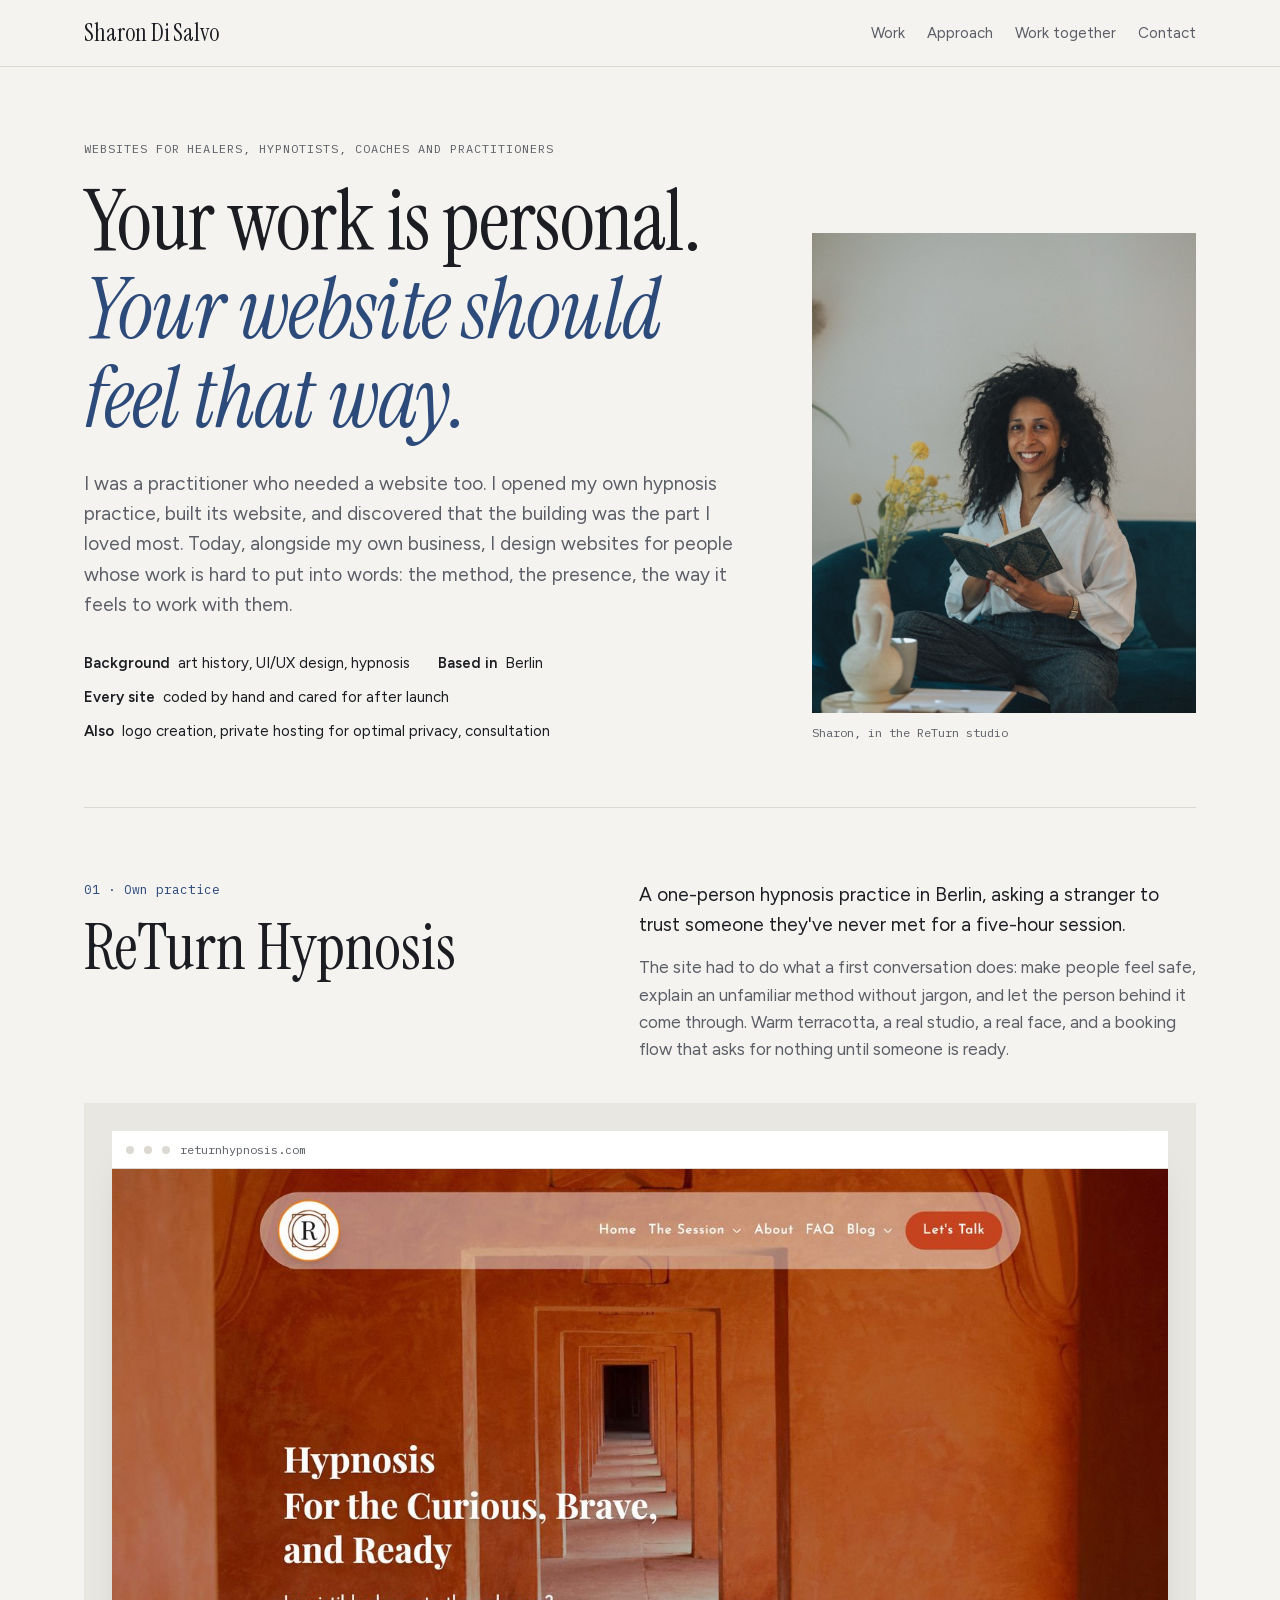
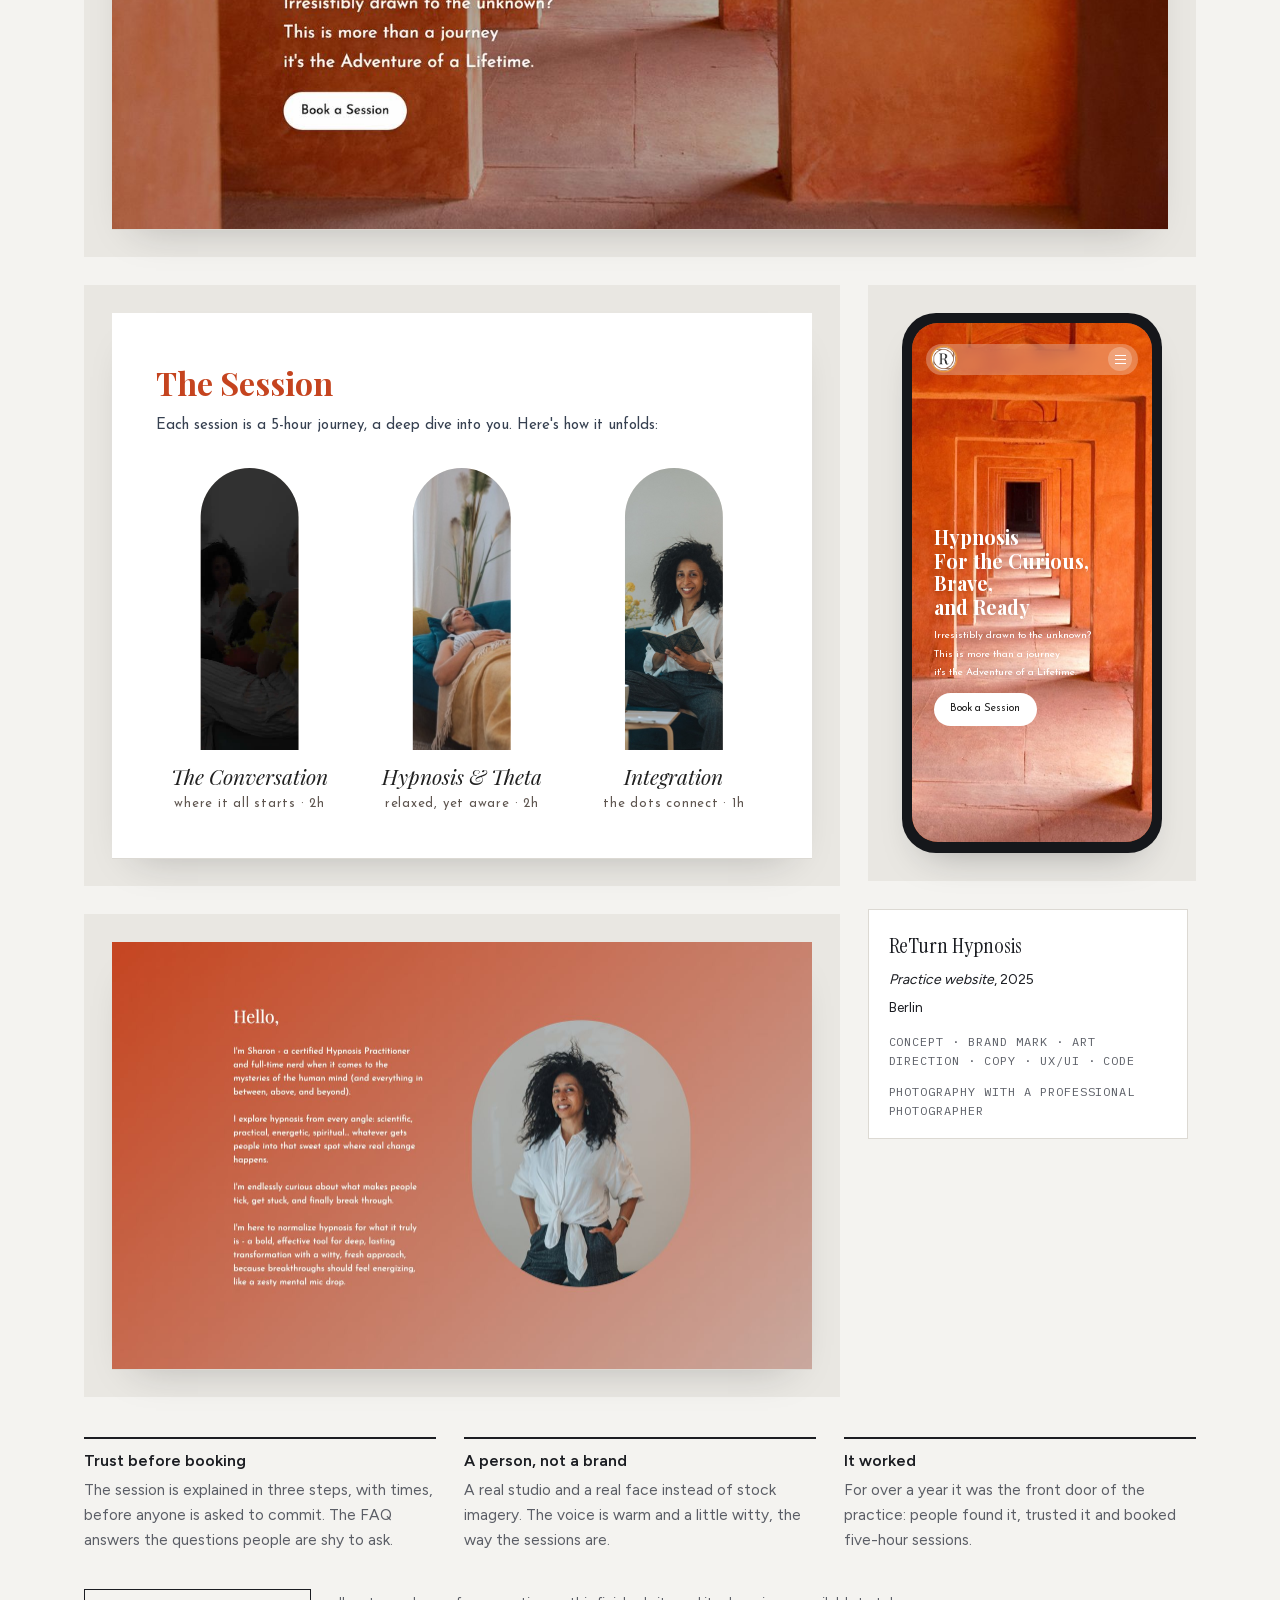
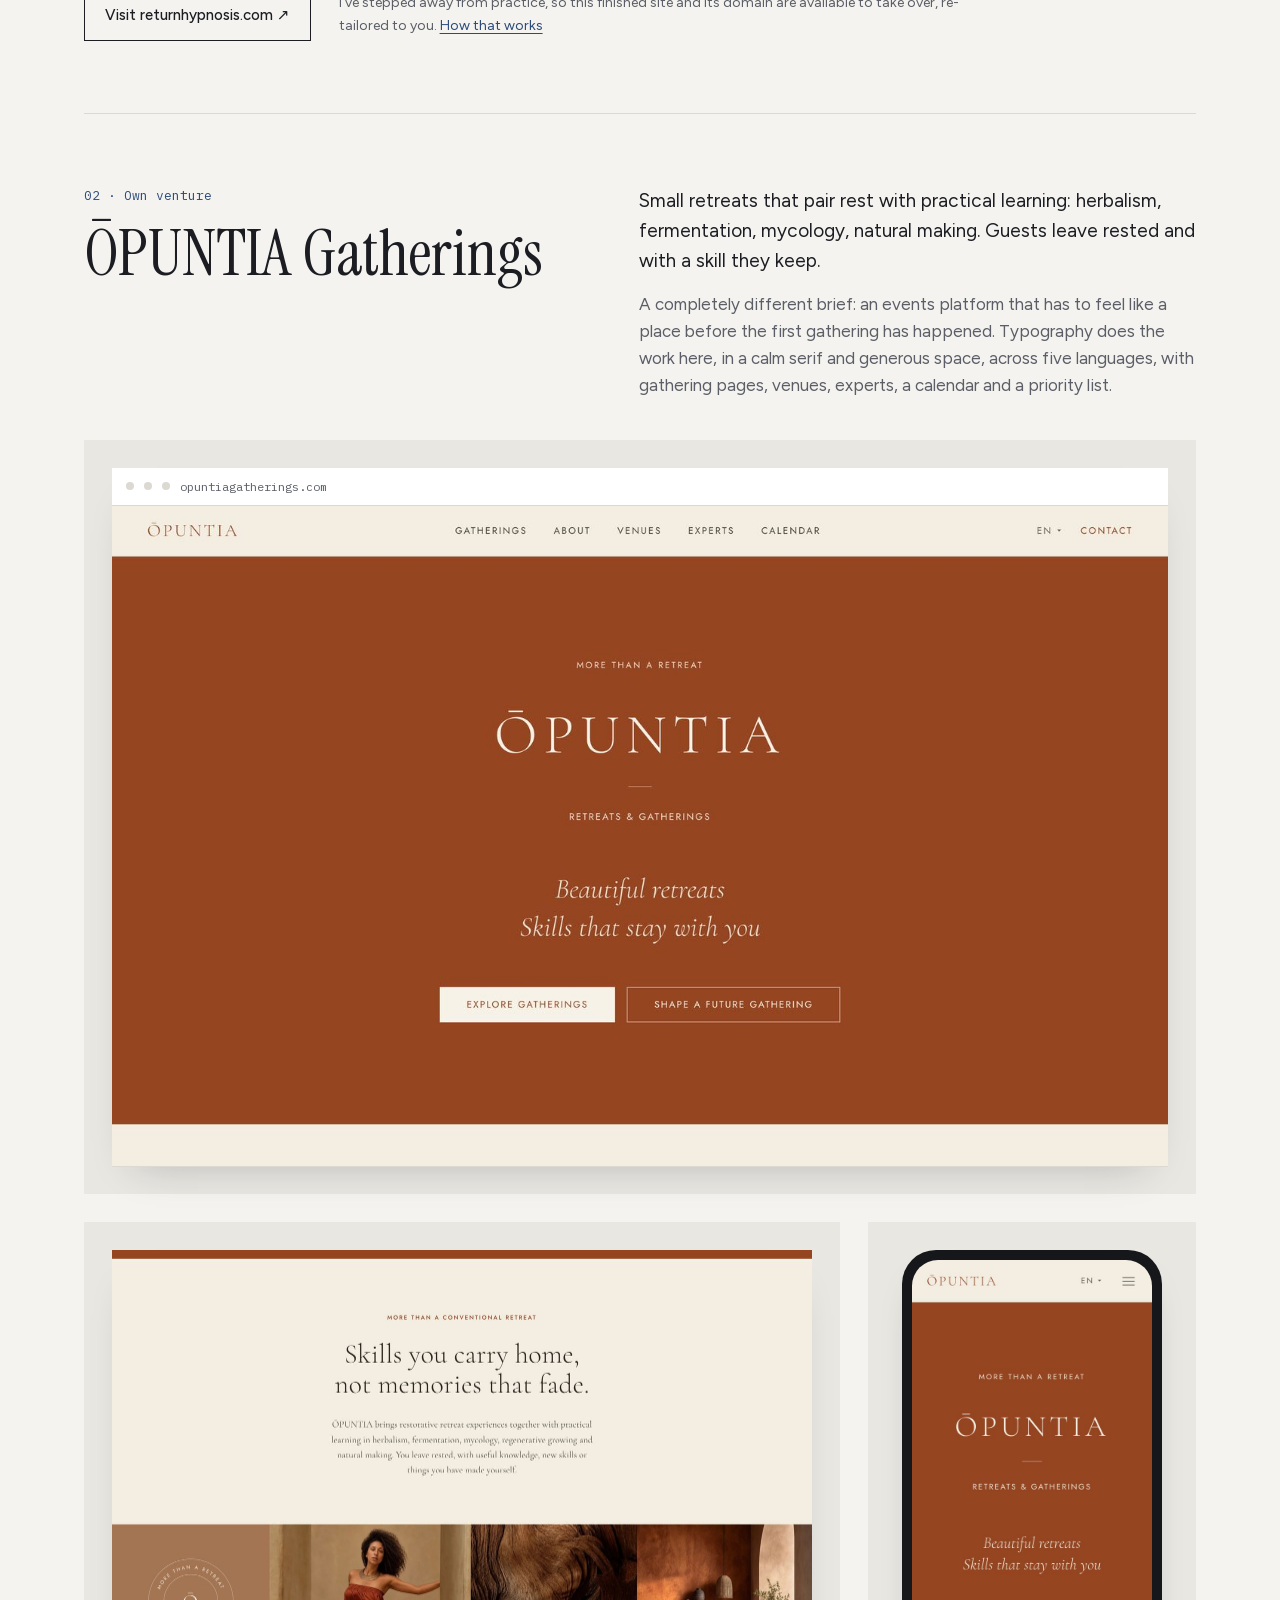
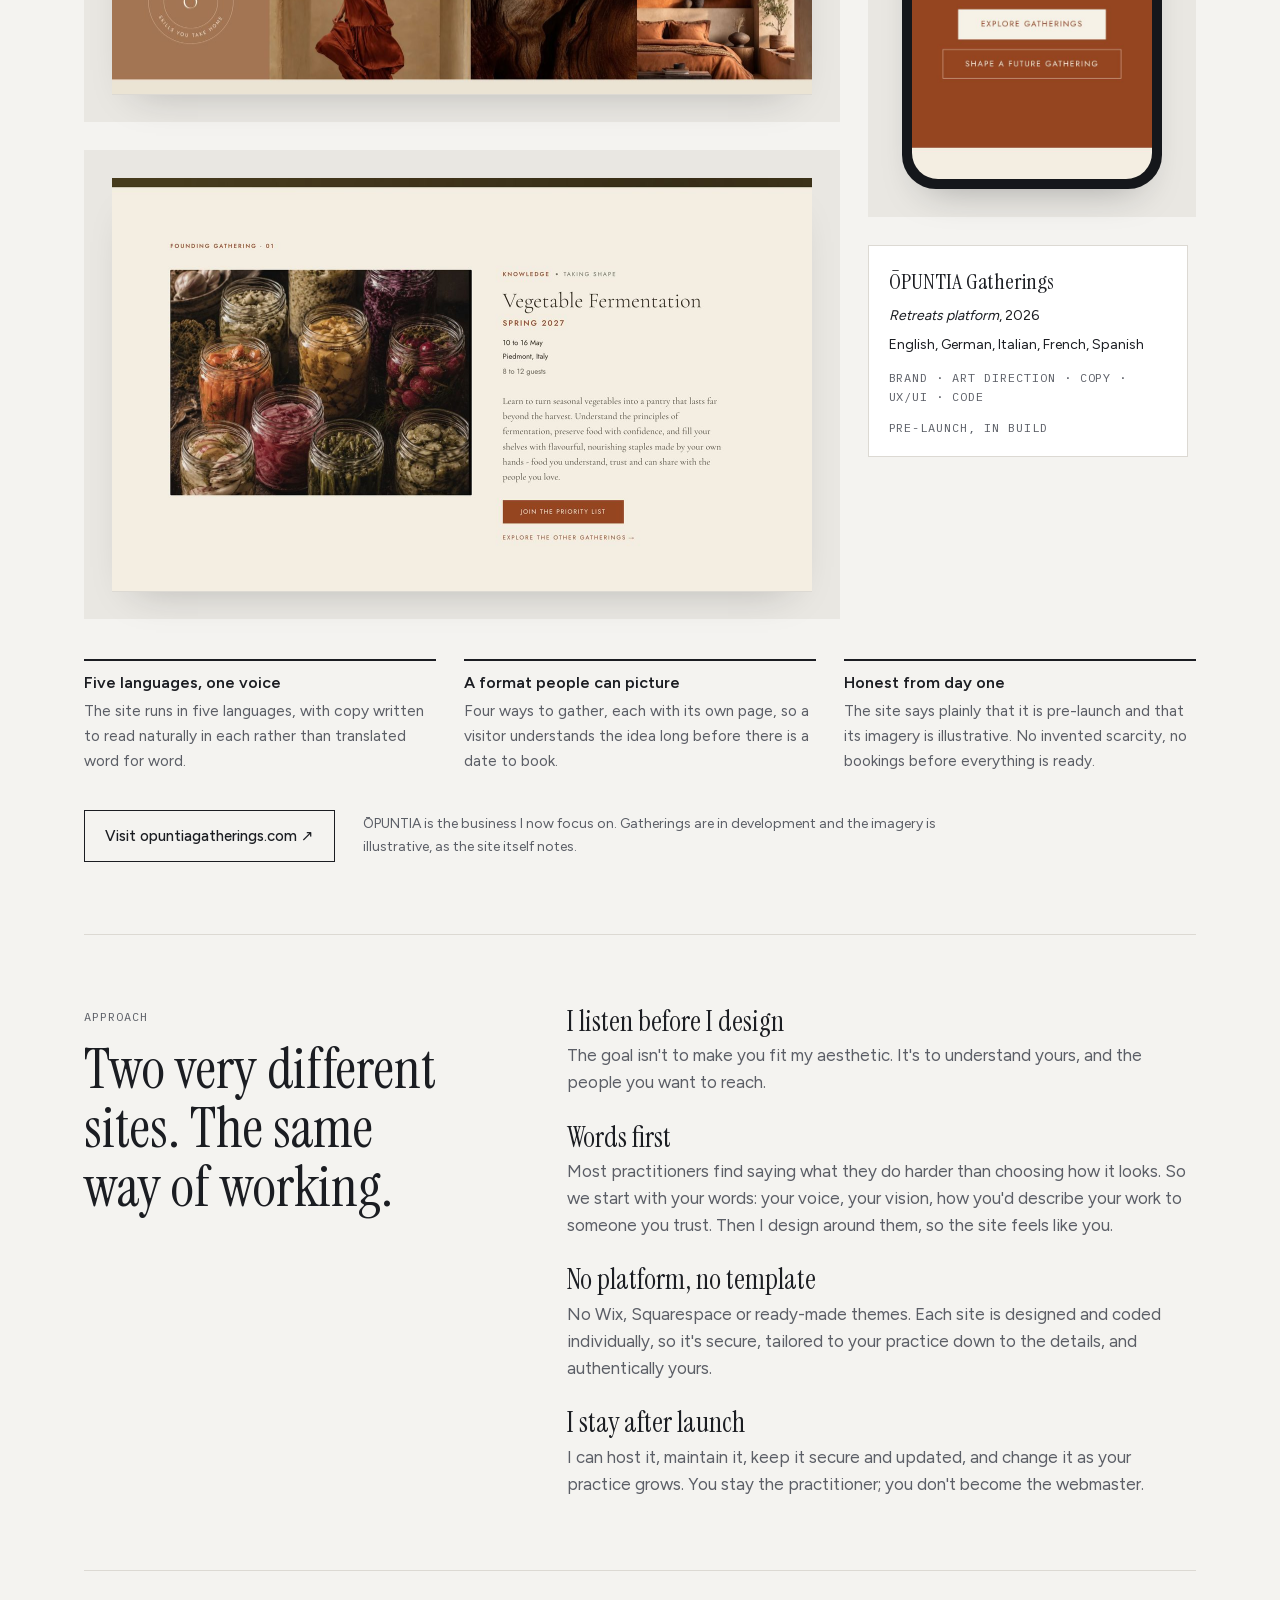
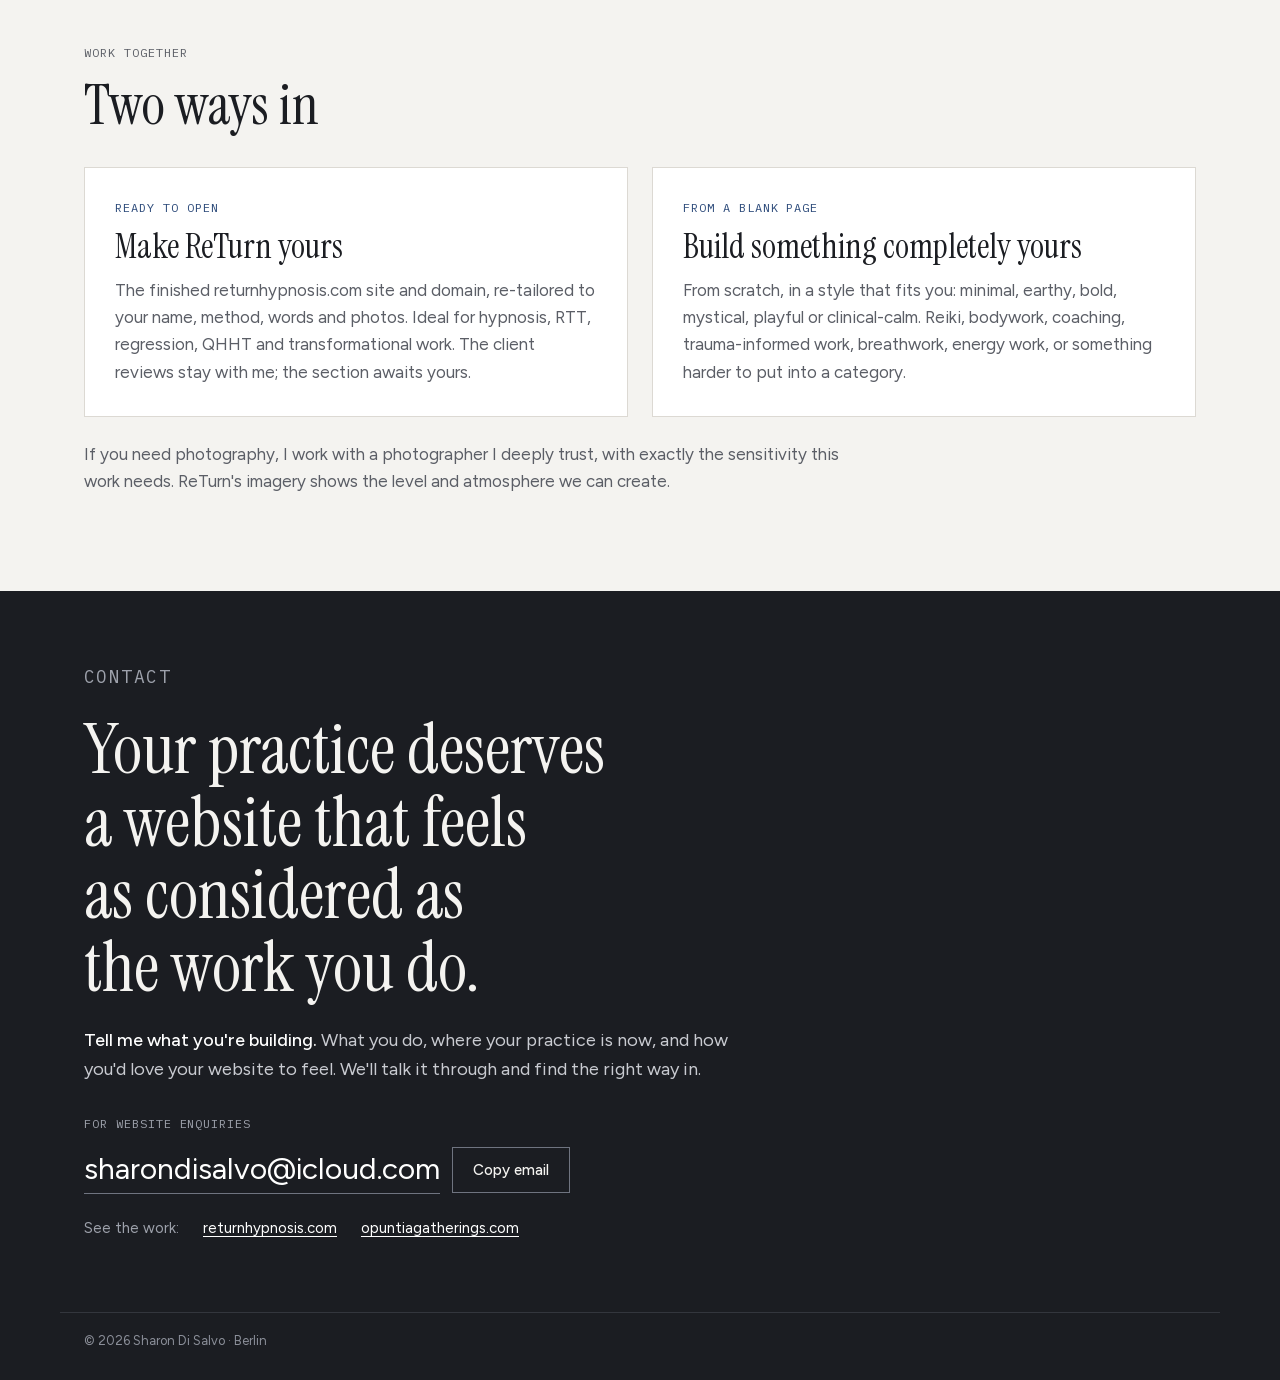
==== index.html @ 8acc9f45 "Portfolio: ReTurn Hypnosis and ŌPUNTIA Gatherings case studies Static one-page portfolio with self-h" ====
<!doctype html>
<html lang="en">
<head>
<meta charset="utf-8">
<meta name="viewport" content="width=device-width, initial-scale=1, viewport-fit=cover">
<title>Sharon Di Salvo</title>
<meta name="description" content="Websites for healers, hypnotists, coaches and practitioners. Designed around your practice, coded by hand, looked after once it's live.">
<link rel="stylesheet" href="fonts.css">
<style>
/* Layout: a gallery wall. Each project hangs as a wide plate with a museum label beside it; the frame stays cool and quiet so the two warm sites read as the work. */
:root{
  --wall:#f4f3f0; --paper:#ffffff; --ink:#1b1d22; --muted:#5b5e66;
  --accent:#2c4a7a; --line:#dcd9d3; --mat:#e9e7e2;
  --display:"Instrument Serif","Iowan Old Style",Georgia,serif;
  --body:"Figtree","Avenir Next","Segoe UI",system-ui,sans-serif;
  --mono:"IBM Plex Mono",ui-monospace,Menlo,monospace;
  color-scheme:light;
}
*{box-sizing:border-box}
html{scroll-behavior:smooth}
body{margin:0;background:var(--wall);color:var(--ink);font-family:var(--body);font-size:17px;line-height:1.6;-webkit-font-smoothing:antialiased}
img{max-width:100%;display:block}
a{color:var(--accent);text-underline-offset:3px}
a:focus-visible,button:focus-visible{outline:2px solid var(--accent);outline-offset:3px}
.wrap{max-width:1160px;margin:0 auto;padding-inline:24px}
h1,h2,h3{font-family:var(--display);font-weight:400;line-height:1.05;margin:0;text-wrap:balance}
.label{font-family:var(--mono);font-size:12px;letter-spacing:.08em;text-transform:uppercase;color:var(--muted)}
p{margin:0}

/* Top bar */
.top{position:sticky;top:0;z-index:5;background:color-mix(in srgb,var(--wall) 88%,transparent);backdrop-filter:blur(8px);border-bottom:1px solid var(--line)}
.top .wrap{display:flex;align-items:center;justify-content:space-between;gap:16px;padding-block:14px;padding-top:calc(14px + env(safe-area-inset-top,0px))}
.name{font-family:var(--display);font-size:24px;text-decoration:none;color:var(--ink)}
.top nav{display:flex;gap:22px;font-size:15px}
.top nav a{color:var(--muted);text-decoration:none}
.top nav a:hover{color:var(--ink)}

/* Intro */
.intro{display:grid;grid-template-columns:minmax(0,1.4fr) minmax(0,.8fr);gap:56px;align-items:end;padding-block:72px 64px}
.intro h1{font-size:clamp(46px,6.6vw,88px);letter-spacing:-.01em}
.intro h1 em{color:var(--accent)}
.intro .lede{font-size:19px;color:var(--muted);max-width:56ch;margin-top:26px}
.intro figure{margin:0;display:grid;gap:10px}
.intro figure img{aspect-ratio:4/5;object-fit:cover;object-position:50% 30%;width:100%}
.intro figcaption{font-family:var(--mono);font-size:12px;color:var(--muted)}
.facts{display:flex;flex-wrap:wrap;gap:10px 28px;margin-top:30px;font-size:15px}
.facts span{display:flex;gap:8px;align-items:baseline}
.facts b{font-weight:600}

/* Case study */
.case{border-top:1px solid var(--line);padding-block:72px}
.case-head{display:grid;grid-template-columns:minmax(0,1fr) minmax(0,1.1fr);gap:48px;align-items:start;margin-bottom:40px}
.case-head h2{font-size:clamp(40px,5vw,64px)}
.case-head .num{font-family:var(--mono);font-size:13px;color:var(--accent);display:block;margin-bottom:14px}
.case-head .brief{font-size:19px;max-width:54ch}
.case-head .brief+p{color:var(--muted);margin-top:14px;max-width:58ch}
.plate{background:var(--mat);padding:clamp(12px,2.4vw,28px)}
.browser{background:var(--paper);box-shadow:0 1px 0 var(--line),0 20px 40px -24px rgba(27,29,34,.28)}
.browser .bar{display:flex;align-items:center;gap:10px;padding:9px 14px;border-bottom:1px solid var(--line);font-family:var(--mono);font-size:12px;color:var(--muted)}
.browser .bar i{width:8px;height:8px;border-radius:50%;background:var(--line);display:inline-block}
.hang{display:grid;grid-template-columns:minmax(0,2.3fr) minmax(0,1fr);gap:clamp(16px,2.4vw,28px);margin-top:clamp(16px,2.4vw,28px);align-items:start}
.stack{display:grid;gap:clamp(16px,2.4vw,28px)}
.phone{background:#15171b;border-radius:34px;padding:10px;box-shadow:0 20px 40px -24px rgba(27,29,34,.4);max-width:260px;margin-inline:auto;width:100%}
.phone img{border-radius:26px;aspect-ratio:390/844;object-fit:cover;object-position:top;width:100%}
.tombstone{background:var(--paper);border:1px solid var(--line);padding:18px 20px;display:grid;gap:6px;font-size:14px;max-width:320px}
.tombstone strong{font-family:var(--display);font-size:22px;font-weight:400}
.tombstone em{font-style:italic}
.tombstone .label{margin-top:6px}
.notes{display:grid;grid-template-columns:repeat(3,minmax(0,1fr));gap:28px;margin-top:40px}
.notes div{display:grid;gap:8px;align-content:start;border-top:2px solid var(--ink);padding-top:14px}
.notes h3{font-family:var(--body);font-weight:600;font-size:16px}
.notes p{color:var(--muted);font-size:15.5px}
.case-foot{display:flex;flex-wrap:wrap;gap:12px 28px;align-items:center;margin-top:36px}
.btn{display:inline-flex;align-items:center;gap:10px;padding:13px 20px;border:1px solid var(--ink);color:var(--ink);text-decoration:none;font-weight:500;font-size:15px;background:transparent;cursor:pointer;font-family:var(--body)}
.btn:hover{background:var(--ink);color:var(--wall)}
.btn.solid{background:var(--accent);border-color:var(--accent);color:#fff}
.btn.solid:hover{background:var(--ink);border-color:var(--ink)}
.aside{font-size:14px;color:var(--muted);max-width:62ch}

/* Approach */
.approach{border-top:1px solid var(--line);padding-block:72px;display:grid;grid-template-columns:minmax(0,.9fr) minmax(0,1.3fr);gap:48px}
.approach h2{font-size:clamp(38px,4.6vw,56px)}
.principles{list-style:none;margin:0;padding:0;display:grid;gap:26px}
.principles li{display:grid;grid-template-columns:minmax(0,1fr);gap:6px}
.principles h3{font-family:var(--display);font-size:28px}
.principles p{color:var(--muted);max-width:60ch}

/* Paths */
.paths{border-top:1px solid var(--line);padding-block:72px}
.paths h2{font-size:clamp(38px,4.6vw,56px);margin-bottom:32px}
.two{display:grid;grid-template-columns:repeat(2,minmax(0,1fr));gap:24px}
.path{background:var(--paper);border:1px solid var(--line);padding:30px;display:grid;gap:12px;align-content:start}
.path h3{font-size:34px}
.path p{color:var(--muted)}
.path .label{color:var(--accent)}
.photo{margin-top:24px;color:var(--muted);max-width:70ch}

/* Contact */
.contact{background:var(--ink);color:var(--wall);margin-top:24px}
.contact .wrap{padding-block:72px;display:grid;gap:22px}
.contact h2{font-size:clamp(40px,5.4vw,72px);max-width:18ch}
.contact p{color:#c9cbd1;max-width:60ch;font-size:18px}
.mailrow{display:flex;flex-wrap:wrap;gap:12px;align-items:center;margin-top:8px}
.mailrow .label{color:#9da1ab;width:100%}
.mail{font-family:var(--body);font-size:clamp(20px,3vw,30px);color:#fff;text-decoration:none;border-bottom:1px solid #6f7480;user-select:all}
.mail:hover{border-color:#fff}
.contact .btn{border-color:#6f7480;color:var(--wall)}
.contact .btn:hover{background:var(--wall);color:var(--ink)}
.contact .links{display:flex;flex-wrap:wrap;gap:8px 24px;font-size:15px;color:#9da1ab}
.contact .links a{color:#fff}
footer{background:var(--ink);color:#8b8f99;font-size:13px}
footer .wrap{padding-block:18px 28px;padding-bottom:calc(28px + env(safe-area-inset-bottom,0px));border-top:1px solid #33363d}



/* Live rebuild of ReTurn's session section as doorways: narrow arches at rest, the one you hover opens wide */
.rt-session{background:#fff;padding:clamp(20px,3.4vw,44px);font-family:"Josefin Sans","Avenir Next",sans-serif;color:#212121}
.rt-session h4{font-family:"Playfair Display",Georgia,serif;font-weight:700;color:#c5441f;font-size:clamp(22px,2.6vw,32px);margin:0}
.rt-sub{font-size:15px;margin-top:6px;color:#374151}
.rt-steps{display:grid;grid-template-columns:repeat(3,minmax(0,1fr));gap:clamp(10px,2vw,24px);margin-top:clamp(18px,2.6vw,30px);align-items:start}
.rt-step{margin:0;display:grid;gap:10px;text-align:center;outline:none}
.rt-door{aspect-ratio:2/3;overflow:hidden;background:#eee7df;clip-path:inset(0 24% 0 24% round 999px 999px 0 0);transition:clip-path .9s cubic-bezier(.2,.7,.2,1)}
.rt-door img,.rt-door video{width:100%;height:100%;object-fit:cover;display:block;transform:scale(1.06);transition:transform 1.2s cubic-bezier(.2,.7,.2,1)}
.rt-step:hover .rt-door,.rt-step:focus-visible .rt-door{clip-path:inset(0 4% 0 4% round 999px 999px 0 0)}
.rt-step:hover .rt-door img,.rt-step:hover .rt-door video,.rt-step:focus-visible .rt-door img{transform:scale(1)}
.rt-step figcaption b{display:block;font-family:"Playfair Display",Georgia,serif;font-style:italic;font-weight:400;font-size:clamp(16px,1.8vw,21px);color:#212121}
.rt-step figcaption span{display:block;font-size:13px;letter-spacing:.06em;color:#5f5650}
.rt-step:focus-visible figcaption b{text-decoration:underline;text-underline-offset:4px}
/* entrance: from a thin slit to the resting doorway, one after another (only when the section starts below the fold) */
.rt-session.closed .rt-door{clip-path:inset(0 49.5% 0 49.5% round 999px 999px 0 0)}
.rt-session.closed figcaption{opacity:0;transform:translateY(6px)}
.rt-session.opening .rt-door{transition-duration:1.3s;transition-delay:calc(var(--i)*.22s)}
.rt-step figcaption{transition:opacity .8s ease calc(var(--i)*.22s + .6s),transform .8s ease calc(var(--i)*.22s + .6s)}
@media (hover:none){.rt-door{clip-path:inset(0 12% 0 12% round 999px 999px 0 0)}}
@media (max-width:560px){.rt-steps{gap:8px}.rt-step figcaption span{font-size:11px}}
@media (prefers-reduced-motion:reduce){.rt-door,.rt-door img,.rt-door video,.rt-step figcaption{transition:none!important}}

/* Live phone: ReTurn's hero, rebuilt in HTML */
.rt-phone{position:relative;border-radius:26px;overflow:hidden;aspect-ratio:390/844;container-type:inline-size;background:#b3502c;color:#fff}
.rt-bg{position:absolute;inset:0;width:100%;height:100%;object-fit:cover;object-position:50% 50%}
.rt-nav{position:absolute;left:6%;right:6%;top:4%;height:13cqw;border-radius:99px;background:rgba(255,255,255,.28);backdrop-filter:blur(6px);display:flex;align-items:center;justify-content:space-between;padding-inline:2.2cqw}
.rt-nav img{width:10cqw;height:10cqw;border-radius:50%;background:#fff;box-shadow:0 0 0 .6cqw #e8913a}
.rt-burger{width:10cqw;height:10cqw;border-radius:50%;background:rgba(255,255,255,.25);display:grid;place-content:center;gap:1.2cqw}
.rt-burger i{display:block;width:4.6cqw;height:.45cqw;background:#fff}
.rt-copy{position:absolute;left:9%;right:7%;top:39%;display:grid;gap:1cqw;text-shadow:0 1px 8px rgba(0,0,0,.25)}
.rt-h{font-family:"Playfair Display",Georgia,serif;font-weight:700;font-size:8.2cqw;line-height:1.12;margin:0}
.rt-h+.rt-s{margin-top:3cqw}
.rt-s{font-family:"Josefin Sans","Avenir Next",sans-serif;font-size:4.2cqw;line-height:1.6;margin:0}
.rt-btn{justify-self:start;margin-top:4cqw;background:#fff;color:#212121;font-family:"Josefin Sans",sans-serif;font-size:4.4cqw;padding:3.4cqw 7cqw;border-radius:99px;text-shadow:none}


.no-tr,.no-tr *{transition:none!important}
@media (max-width:860px){
  .top nav{display:none}
  .intro,.case-head,.approach,.two,.hang{grid-template-columns:minmax(0,1fr)}
  .intro{padding-block:48px;gap:32px}
  .intro figure{max-width:320px}
  .notes{grid-template-columns:minmax(0,1fr)}
  .tombstone{max-width:none}
  .phone{max-width:220px}
}
@media (prefers-reduced-motion:reduce){html{scroll-behavior:auto}}
</style>
</head>
<body>

<header class="top">
  <div class="wrap">
    <a class="name" href="#top">Sharon Di Salvo</a>
    <nav aria-label="Sections"><a href="#work">Work</a><a href="#approach">Approach</a><a href="#together">Work together</a><a href="#contact">Contact</a></nav>
  </div>
</header>

<main id="top">
  <div class="wrap">
    <section class="intro">
      <div>
        <p class="label">Websites for healers, hypnotists, coaches and practitioners</p>
        <h1 style="margin-top:18px">Your work is personal. <em>Your website should feel that way.</em></h1>
        <p class="lede">I was a practitioner who needed a website too. I opened my own hypnosis practice, built its website, and discovered that the building was the part I loved most. Today, alongside my own business, I design websites for people whose work is hard to put into words: the method, the presence, the way it feels to work with them.</p>
        <div class="facts">
          <span><b>Background</b> art history, UI/UX design, hypnosis</span>
          <span><b>Based in</b> Berlin</span>
          <span><b>Every site</b> coded by hand and cared for after launch</span>
          <span><b>Also</b> logo creation, private hosting for optimal privacy, consultation</span>
        </div>
      </div>
      <figure>
        <img src="media/sharon.jpg" alt="Sharon Di Salvo sitting on a teal sofa with a notebook, smiling">
        <figcaption>Sharon, in the ReTurn studio</figcaption>
      </figure>
    </section>
  </div>

  <div class="wrap" id="work">
    <!-- Case 01 -->
    <article class="case" aria-labelledby="c1">
      <div class="case-head">
        <div>
          <span class="num">01 · Own practice</span>
          <h2 id="c1">ReTurn Hypnosis</h2>
        </div>
        <div>
          <p class="brief">A one-person hypnosis practice in Berlin, asking a stranger to trust someone they've never met for a five-hour session.</p>
          <p>The site had to do what a first conversation does: make people feel safe, explain an unfamiliar method without jargon, and let the person behind it come through. Warm terracotta, a real studio, a real face, and a booking flow that asks for nothing until someone is ready.</p>
        </div>
      </div>

      <div class="plate">
        <div class="browser"><div class="bar"><i></i><i></i><i></i>returnhypnosis.com</div>
          <img src="media/return-hero.jpg" alt="ReTurn homepage: a corridor of terracotta doorways behind the headline Hypnosis for the Curious, Brave, and Ready" loading="lazy">
        </div>
      </div>
      <div class="hang">
        <div class="stack">
          <div class="plate"><div class="browser">
            <section class="rt-session" aria-label="ReTurn's session section, rebuilt live">
              <h4>The Session</h4>
              <p class="rt-sub">Each session is a 5-hour journey, a deep dive into you. Here's how it unfolds:</p>
              <div class="rt-steps">
                <figure class="rt-step" tabindex="0" style="--i:0"><div class="rt-door"><video src="media/studio.webm" poster="media/studio-poster.jpg" autoplay muted loop playsinline aria-label="The opening conversation on a teal sofa"></video></div><figcaption><b>The Conversation</b><span>where it all starts · 2h</span></figcaption></figure>
                <figure class="rt-step" tabindex="0" style="--i:1"><div class="rt-door"><img src="media/session-2.jpg" alt="A client resting under a yellow blanket during hypnosis" loading="lazy" style="object-position:62% 50%"></div><figcaption><b>Hypnosis &amp; Theta</b><span>relaxed, yet aware · 2h</span></figcaption></figure>
                <figure class="rt-step" tabindex="0" style="--i:2"><div class="rt-door"><img src="media/session-3.jpg" alt="Sharon smiling with a notebook after the session" loading="lazy" style="object-position:50% 38%"></div><figcaption><b>Integration</b><span>the dots connect · 1h</span></figcaption></figure>
              </div>
            </section>
          </div></div>
          <div class="plate"><div class="browser"><img src="media/return-about.jpg" alt="About section on an orange gradient with a portrait in an arched frame" loading="lazy"></div></div>
        </div>
        <div class="stack">
          <div class="plate"><div class="phone"><div class="rt-phone" role="img" aria-label="ReTurn homepage on a phone">
            <img class="rt-bg" src="media/return-corridor.jpg" alt="" loading="lazy">
            <div class="rt-nav"><img src="media/return-logo.png" alt=""><span class="rt-burger"><i></i><i></i><i></i></span></div>
            <div class="rt-copy">
              <p class="rt-h rt-words">Hypnosis</p>
              <p class="rt-h rt-words">For the Curious, Brave,</p>
              <p class="rt-h rt-words">and Ready</p>
              <p class="rt-s rt-words">Irresistibly drawn to the unknown?</p>
              <p class="rt-s rt-words">This is more than a journey</p>
              <p class="rt-s rt-words">it's the Adventure of a Lifetime.</p>
              <span class="rt-btn">Book a Session</span>
            </div>
          </div></div></div>
          <div class="tombstone">
            <strong>ReTurn Hypnosis</strong>
            <span><em>Practice website</em>, 2025</span>
            <span>Berlin</span>
            <span class="label">Concept · brand mark · art direction · copy · UX/UI · code</span>
            <span class="label">Photography with a professional photographer</span>
          </div>
        </div>
      </div>

      <div class="notes">
        <div><h3>Trust before booking</h3><p>The session is explained in three steps, with times, before anyone is asked to commit. The FAQ answers the questions people are shy to ask.</p></div>
        <div><h3>A person, not a brand</h3><p>A real studio and a real face instead of stock imagery. The voice is warm and a little witty, the way the sessions are.</p></div>
        <div><h3>It worked</h3><p>For over a year it was the front door of the practice: people found it, trusted it and booked five-hour sessions.</p></div>
      </div>
      <div class="case-foot">
        <a class="btn" href="https://returnhypnosis.com" target="_blank" rel="noopener">Visit returnhypnosis.com ↗</a>
        <p class="aside">I've stepped away from practice, so this finished site and its domain are available to take over, re-tailored to you. <a href="#together">How that works</a></p>
      </div>
    </article>

    <!-- Case 02 -->
    <article class="case" aria-labelledby="c2">
      <div class="case-head">
        <div>
          <span class="num">02 · Own venture</span>
          <h2 id="c2">ŌPUNTIA Gatherings</h2>
        </div>
        <div>
          <p class="brief">Small retreats that pair rest with practical learning: herbalism, fermentation, mycology, natural making. Guests leave rested and with a skill they keep.</p>
          <p>A completely different brief: an events platform that has to feel like a place before the first gathering has happened. Typography does the work here, in a calm serif and generous space, across five languages, with gathering pages, venues, experts, a calendar and a priority list.</p>
        </div>
      </div>

      <div class="plate">
        <div class="browser"><div class="bar"><i></i><i></i><i></i>opuntiagatherings.com</div>
          <img src="media/opuntia-hero.jpg" alt="ŌPUNTIA homepage: the wordmark on a rust background with the line Beautiful retreats, Skills that stay with you" loading="lazy">
        </div>
      </div>
      <div class="hang">
        <div class="stack">
          <div class="plate"><div class="browser"><img src="media/opuntia-intro.jpg" alt="Intro section: Skills you carry home, not memories that fade, above a strip of warm images" loading="lazy"></div></div>
          <div class="plate"><div class="browser"><img src="media/opuntia-gathering.jpg" alt="A gathering page: Vegetable Fermentation, spring 2027 in Piedmont, with a priority list button" loading="lazy"></div></div>
        </div>
        <div class="stack">
          <div class="plate"><div class="phone"><img src="media/opuntia-mobile.jpg" alt="ŌPUNTIA homepage on a phone" loading="lazy"></div></div>
          <div class="tombstone">
            <strong>ŌPUNTIA Gatherings</strong>
            <span><em>Retreats platform</em>, 2026</span>
            <span>English, German, Italian, French, Spanish</span>
            <span class="label">Brand · art direction · copy · UX/UI · code</span>
            <span class="label">Pre-launch, in build</span>
          </div>
        </div>
      </div>

      <div class="notes">
        <div><h3>Five languages, one voice</h3><p>The site runs in five languages, with copy written to read naturally in each rather than translated word for word.</p></div>
        <div><h3>A format people can picture</h3><p>Four ways to gather, each with its own page, so a visitor understands the idea long before there is a date to book.</p></div>
        <div><h3>Honest from day one</h3><p>The site says plainly that it is pre-launch and that its imagery is illustrative. No invented scarcity, no bookings before everything is ready.</p></div>
      </div>
      <div class="case-foot">
        <a class="btn" href="https://opuntiagatherings.com" target="_blank" rel="noopener">Visit opuntiagatherings.com ↗</a>
        <p class="aside">ŌPUNTIA is the business I now focus on. Gatherings are in development and the imagery is illustrative, as the site itself notes.</p>
      </div>
    </article>
  </div>

  <div class="wrap">
    <section class="approach" id="approach" aria-labelledby="ap">
      <div>
        <p class="label">Approach</p>
        <h2 id="ap" style="margin-top:14px">Two very different sites. The same way of working.</h2>
      </div>
      <ul class="principles">
        <li><h3>I listen before I design</h3><p>The goal isn't to make you fit my aesthetic. It's to understand yours, and the people you want to reach.</p></li>
        <li><h3>Words first</h3><p>Most practitioners find saying what they do harder than choosing how it looks. So we start with your words: your voice, your vision, how you'd describe your work to someone you trust. Then I design around them, so the site feels like you.</p></li>
        <li><h3>No platform, no template</h3><p>No Wix, Squarespace or ready-made themes. Each site is designed and coded individually, so it's secure, tailored to your practice down to the details, and authentically yours.</p></li>
        <li><h3>I stay after launch</h3><p>I can host it, maintain it, keep it secure and updated, and change it as your practice grows. You stay the practitioner; you don't become the webmaster.</p></li>
      </ul>
    </section>

    <section class="paths" id="together" aria-labelledby="pt">
      <p class="label">Work together</p>
      <h2 id="pt" style="margin-top:14px">Two ways in</h2>
      <div class="two">
        <div class="path">
          <span class="label">Ready to open</span>
          <h3>Make ReTurn yours</h3>
          <p>The finished returnhypnosis.com site and domain, re-tailored to your name, method, words and photos. Ideal for hypnosis, RTT, regression, QHHT and transformational work. The client reviews stay with me; the section awaits yours.</p>
        </div>
        <div class="path">
          <span class="label">From a blank page</span>
          <h3>Build something completely yours</h3>
          <p>From scratch, in a style that fits you: minimal, earthy, bold, mystical, playful or clinical-calm. Reiki, bodywork, coaching, trauma-informed work, breathwork, energy work, or something harder to put into a category.</p>
        </div>
      </div>
      <p class="photo">If you need photography, I work with a photographer I deeply trust, with exactly the sensitivity this work needs. ReTurn's imagery shows the level and atmosphere we can create.</p>
    </section>
  </div>

  <section class="contact" id="contact" aria-labelledby="ct">
    <div class="wrap">
      <p class="label" style="color:#9da1ab">Contact</p>
      <h2 id="ct">Your practice deserves a website that feels as considered as the work you do.</h2>
      <p><strong style="color:#fff;font-weight:500">Tell me what you're building.</strong> What you do, where your practice is now, and how you'd love your website to feel. We'll talk it through and find the right way in.</p>
      <div class="mailrow">
        <span class="label">For website enquiries</span>
        <a class="mail" id="mail" href="mailto:sharondisalvo@icloud.com">sharondisalvo@icloud.com</a>
        <button class="btn" type="button" id="copy-mail">Copy email</button>
      </div>
      <div class="links"><span>See the work:</span><a href="https://returnhypnosis.com" target="_blank" rel="noopener">returnhypnosis.com</a><a href="https://opuntiagatherings.com" target="_blank" rel="noopener">opuntiagatherings.com</a></div>
    </div>
  </section>
</main>

<footer><div class="wrap">© 2026 Sharon Di Salvo · Berlin</div></footer>

<script>
(function(){
  var b=document.getElementById('copy-mail'); if(!b) return;
  b.addEventListener('click',function(){
    var t='sharondisalvo@icloud.com';
    function ok(){b.textContent='Copied';setTimeout(function(){b.textContent='Copy email';},1800);}
    function fallback(){var r=document.createRange();r.selectNodeContents(document.getElementById('mail'));var s=getSelection();s.removeAllRanges();s.addRange(r);try{document.execCommand('copy');ok();}catch(e){}}
    try{navigator.clipboard.writeText(t).then(ok,fallback);}catch(e){fallback();}
  });
})();

(function(){
  var s=document.querySelector('.rt-session');
  if(!s||!('IntersectionObserver' in window)||matchMedia('(prefers-reduced-motion: reduce)').matches) return;
  if(s.getBoundingClientRect().top<innerHeight*0.85) return;
  s.classList.add('no-tr','closed'); void s.offsetWidth; s.classList.remove('no-tr');
  var io=new IntersectionObserver(function(es){es.forEach(function(e){if(e.isIntersecting){s.classList.add('opening');s.classList.remove('closed');setTimeout(function(){s.classList.remove('opening');},2200);io.disconnect();}});},{threshold:0.3});
  io.observe(s);
})();

</script>
</body>
</html>
---- fonts.css ----
@font-face {
  font-family: 'Figtree';
  font-style: normal;
  font-weight: 400;
  font-display: swap;
  src: url(fonts/Figtree-400-latin-ext.woff2) format('woff2');
  unicode-range: U+0100-02BA, U+02BD-02C5, U+02C7-02CC, U+02CE-02D7, U+02DD-02FF, U+0304, U+0308, U+0329, U+1D00-1DBF, U+1E00-1E9F, U+1EF2-1EFF, U+2020, U+20A0-20AB, U+20AD-20C0, U+2113, U+2C60-2C7F, U+A720-A7FF;
}
@font-face {
  font-family: 'Figtree';
  font-style: normal;
  font-weight: 400;
  font-display: swap;
  src: url(fonts/Figtree-400-latin.woff2) format('woff2');
  unicode-range: U+0000-00FF, U+0131, U+0152-0153, U+02BB-02BC, U+02C6, U+02DA, U+02DC, U+0304, U+0308, U+0329, U+2000-206F, U+20AC, U+2122, U+2191, U+2193, U+2212, U+2215, U+FEFF, U+FFFD;
}
@font-face {
  font-family: 'Figtree';
  font-style: normal;
  font-weight: 500;
  font-display: swap;
  src: url(fonts/Figtree-500-latin-ext.woff2) format('woff2');
  unicode-range: U+0100-02BA, U+02BD-02C5, U+02C7-02CC, U+02CE-02D7, U+02DD-02FF, U+0304, U+0308, U+0329, U+1D00-1DBF, U+1E00-1E9F, U+1EF2-1EFF, U+2020, U+20A0-20AB, U+20AD-20C0, U+2113, U+2C60-2C7F, U+A720-A7FF;
}
@font-face {
  font-family: 'Figtree';
  font-style: normal;
  font-weight: 500;
  font-display: swap;
  src: url(fonts/Figtree-500-latin.woff2) format('woff2');
  unicode-range: U+0000-00FF, U+0131, U+0152-0153, U+02BB-02BC, U+02C6, U+02DA, U+02DC, U+0304, U+0308, U+0329, U+2000-206F, U+20AC, U+2122, U+2191, U+2193, U+2212, U+2215, U+FEFF, U+FFFD;
}
@font-face {
  font-family: 'Figtree';
  font-style: normal;
  font-weight: 600;
  font-display: swap;
  src: url(fonts/Figtree-600-latin-ext.woff2) format('woff2');
  unicode-range: U+0100-02BA, U+02BD-02C5, U+02C7-02CC, U+02CE-02D7, U+02DD-02FF, U+0304, U+0308, U+0329, U+1D00-1DBF, U+1E00-1E9F, U+1EF2-1EFF, U+2020, U+20A0-20AB, U+20AD-20C0, U+2113, U+2C60-2C7F, U+A720-A7FF;
}
@font-face {
  font-family: 'Figtree';
  font-style: normal;
  font-weight: 600;
  font-display: swap;
  src: url(fonts/Figtree-600-latin.woff2) format('woff2');
  unicode-range: U+0000-00FF, U+0131, U+0152-0153, U+02BB-02BC, U+02C6, U+02DA, U+02DC, U+0304, U+0308, U+0329, U+2000-206F, U+20AC, U+2122, U+2191, U+2193, U+2212, U+2215, U+FEFF, U+FFFD;
}
@font-face {
  font-family: 'IBM Plex Mono';
  font-style: normal;
  font-weight: 400;
  font-display: swap;
  src: url(fonts/IBMPlexMono-400-latin-ext.woff2) format('woff2');
  unicode-range: U+0100-02BA, U+02BD-02C5, U+02C7-02CC, U+02CE-02D7, U+02DD-02FF, U+0304, U+0308, U+0329, U+1D00-1DBF, U+1E00-1E9F, U+1EF2-1EFF, U+2020, U+20A0-20AB, U+20AD-20C0, U+2113, U+2C60-2C7F, U+A720-A7FF;
}
@font-face {
  font-family: 'IBM Plex Mono';
  font-style: normal;
  font-weight: 400;
  font-display: swap;
  src: url(fonts/IBMPlexMono-400-latin.woff2) format('woff2');
  unicode-range: U+0000-00FF, U+0131, U+0152-0153, U+02BB-02BC, U+02C6, U+02DA, U+02DC, U+0304, U+0308, U+0329, U+2000-206F, U+20AC, U+2122, U+2191, U+2193, U+2212, U+2215, U+FEFF, U+FFFD;
}
@font-face {
  font-family: 'IBM Plex Mono';
  font-style: normal;
  font-weight: 500;
  font-display: swap;
  src: url(fonts/IBMPlexMono-500-latin-ext.woff2) format('woff2');
  unicode-range: U+0100-02BA, U+02BD-02C5, U+02C7-02CC, U+02CE-02D7, U+02DD-02FF, U+0304, U+0308, U+0329, U+1D00-1DBF, U+1E00-1E9F, U+1EF2-1EFF, U+2020, U+20A0-20AB, U+20AD-20C0, U+2113, U+2C60-2C7F, U+A720-A7FF;
}
@font-face {
  font-family: 'IBM Plex Mono';
  font-style: normal;
  font-weight: 500;
  font-display: swap;
  src: url(fonts/IBMPlexMono-500-latin.woff2) format('woff2');
  unicode-range: U+0000-00FF, U+0131, U+0152-0153, U+02BB-02BC, U+02C6, U+02DA, U+02DC, U+0304, U+0308, U+0329, U+2000-206F, U+20AC, U+2122, U+2191, U+2193, U+2212, U+2215, U+FEFF, U+FFFD;
}
@font-face {
  font-family: 'Instrument Serif';
  font-style: italic;
  font-weight: 400;
  font-display: swap;
  src: url(fonts/InstrumentSerif-400i-latin-ext.woff2) format('woff2');
  unicode-range: U+0100-02BA, U+02BD-02C5, U+02C7-02CC, U+02CE-02D7, U+02DD-02FF, U+0304, U+0308, U+0329, U+1D00-1DBF, U+1E00-1E9F, U+1EF2-1EFF, U+2020, U+20A0-20AB, U+20AD-20C0, U+2113, U+2C60-2C7F, U+A720-A7FF;
}
@font-face {
  font-family: 'Instrument Serif';
  font-style: italic;
  font-weight: 400;
  font-display: swap;
  src: url(fonts/InstrumentSerif-400i-latin.woff2) format('woff2');
  unicode-range: U+0000-00FF, U+0131, U+0152-0153, U+02BB-02BC, U+02C6, U+02DA, U+02DC, U+0304, U+0308, U+0329, U+2000-206F, U+20AC, U+2122, U+2191, U+2193, U+2212, U+2215, U+FEFF, U+FFFD;
}
@font-face {
  font-family: 'Instrument Serif';
  font-style: normal;
  font-weight: 400;
  font-display: swap;
  src: url(fonts/InstrumentSerif-400-latin-ext.woff2) format('woff2');
  unicode-range: U+0100-02BA, U+02BD-02C5, U+02C7-02CC, U+02CE-02D7, U+02DD-02FF, U+0304, U+0308, U+0329, U+1D00-1DBF, U+1E00-1E9F, U+1EF2-1EFF, U+2020, U+20A0-20AB, U+20AD-20C0, U+2113, U+2C60-2C7F, U+A720-A7FF;
}
@font-face {
  font-family: 'Instrument Serif';
  font-style: normal;
  font-weight: 400;
  font-display: swap;
  src: url(fonts/InstrumentSerif-400-latin.woff2) format('woff2');
  unicode-range: U+0000-00FF, U+0131, U+0152-0153, U+02BB-02BC, U+02C6, U+02DA, U+02DC, U+0304, U+0308, U+0329, U+2000-206F, U+20AC, U+2122, U+2191, U+2193, U+2212, U+2215, U+FEFF, U+FFFD;
}
@font-face {
  font-family: 'Josefin Sans';
  font-style: normal;
  font-weight: 400;
  font-display: swap;
  src: url(fonts/JosefinSans-400-latin-ext.woff2) format('woff2');
  unicode-range: U+0100-02BA, U+02BD-02C5, U+02C7-02CC, U+02CE-02D7, U+02DD-02FF, U+0304, U+0308, U+0329, U+1D00-1DBF, U+1E00-1E9F, U+1EF2-1EFF, U+2020, U+20A0-20AB, U+20AD-20C0, U+2113, U+2C60-2C7F, U+A720-A7FF;
}
@font-face {
  font-family: 'Josefin Sans';
  font-style: normal;
  font-weight: 400;
  font-display: swap;
  src: url(fonts/JosefinSans-400-latin.woff2) format('woff2');
  unicode-range: U+0000-00FF, U+0131, U+0152-0153, U+02BB-02BC, U+02C6, U+02DA, U+02DC, U+0304, U+0308, U+0329, U+2000-206F, U+20AC, U+2122, U+2191, U+2193, U+2212, U+2215, U+FEFF, U+FFFD;
}
@font-face {
  font-family: 'Josefin Sans';
  font-style: normal;
  font-weight: 600;
  font-display: swap;
  src: url(fonts/JosefinSans-600-latin-ext.woff2) format('woff2');
  unicode-range: U+0100-02BA, U+02BD-02C5, U+02C7-02CC, U+02CE-02D7, U+02DD-02FF, U+0304, U+0308, U+0329, U+1D00-1DBF, U+1E00-1E9F, U+1EF2-1EFF, U+2020, U+20A0-20AB, U+20AD-20C0, U+2113, U+2C60-2C7F, U+A720-A7FF;
}
@font-face {
  font-family: 'Josefin Sans';
  font-style: normal;
  font-weight: 600;
  font-display: swap;
  src: url(fonts/JosefinSans-600-latin.woff2) format('woff2');
  unicode-range: U+0000-00FF, U+0131, U+0152-0153, U+02BB-02BC, U+02C6, U+02DA, U+02DC, U+0304, U+0308, U+0329, U+2000-206F, U+20AC, U+2122, U+2191, U+2193, U+2212, U+2215, U+FEFF, U+FFFD;
}
@font-face {
  font-family: 'Playfair Display';
  font-style: italic;
  font-weight: 400;
  font-display: swap;
  src: url(fonts/PlayfairDisplay-400i-latin-ext.woff2) format('woff2');
  unicode-range: U+0100-02BA, U+02BD-02C5, U+02C7-02CC, U+02CE-02D7, U+02DD-02FF, U+0304, U+0308, U+0329, U+1D00-1DBF, U+1E00-1E9F, U+1EF2-1EFF, U+2020, U+20A0-20AB, U+20AD-20C0, U+2113, U+2C60-2C7F, U+A720-A7FF;
}
@font-face {
  font-family: 'Playfair Display';
  font-style: italic;
  font-weight: 400;
  font-display: swap;
  src: url(fonts/PlayfairDisplay-400i-latin.woff2) format('woff2');
  unicode-range: U+0000-00FF, U+0131, U+0152-0153, U+02BB-02BC, U+02C6, U+02DA, U+02DC, U+0304, U+0308, U+0329, U+2000-206F, U+20AC, U+2122, U+2191, U+2193, U+2212, U+2215, U+FEFF, U+FFFD;
}
@font-face {
  font-family: 'Playfair Display';
  font-style: normal;
  font-weight: 700;
  font-display: swap;
  src: url(fonts/PlayfairDisplay-700-latin-ext.woff2) format('woff2');
  unicode-range: U+0100-02BA, U+02BD-02C5, U+02C7-02CC, U+02CE-02D7, U+02DD-02FF, U+0304, U+0308, U+0329, U+1D00-1DBF, U+1E00-1E9F, U+1EF2-1EFF, U+2020, U+20A0-20AB, U+20AD-20C0, U+2113, U+2C60-2C7F, U+A720-A7FF;
}
@font-face {
  font-family: 'Playfair Display';
  font-style: normal;
  font-weight: 700;
  font-display: swap;
  src: url(fonts/PlayfairDisplay-700-latin.woff2) format('woff2');
  unicode-range: U+0000-00FF, U+0131, U+0152-0153, U+02BB-02BC, U+02C6, U+02DA, U+02DC, U+0304, U+0308, U+0329, U+2000-206F, U+20AC, U+2122, U+2191, U+2193, U+2212, U+2215, U+FEFF, U+FFFD;
}
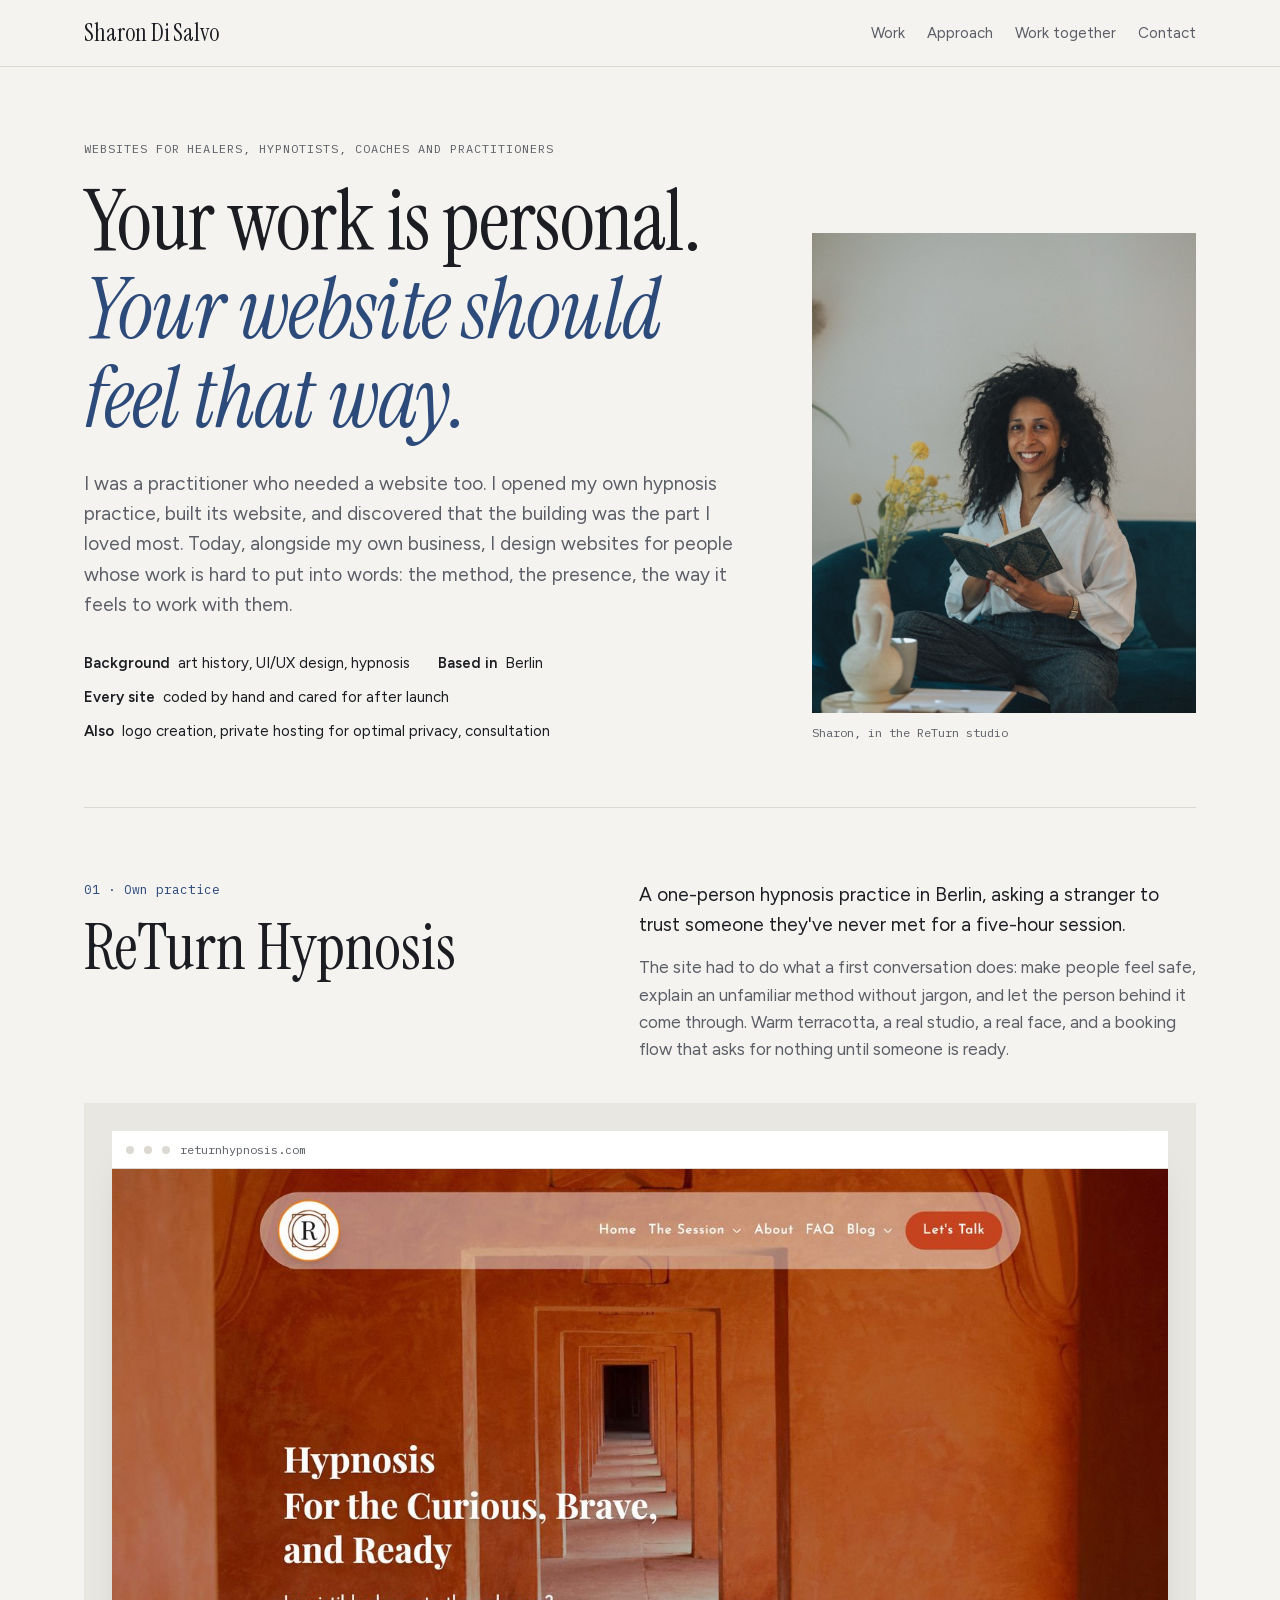
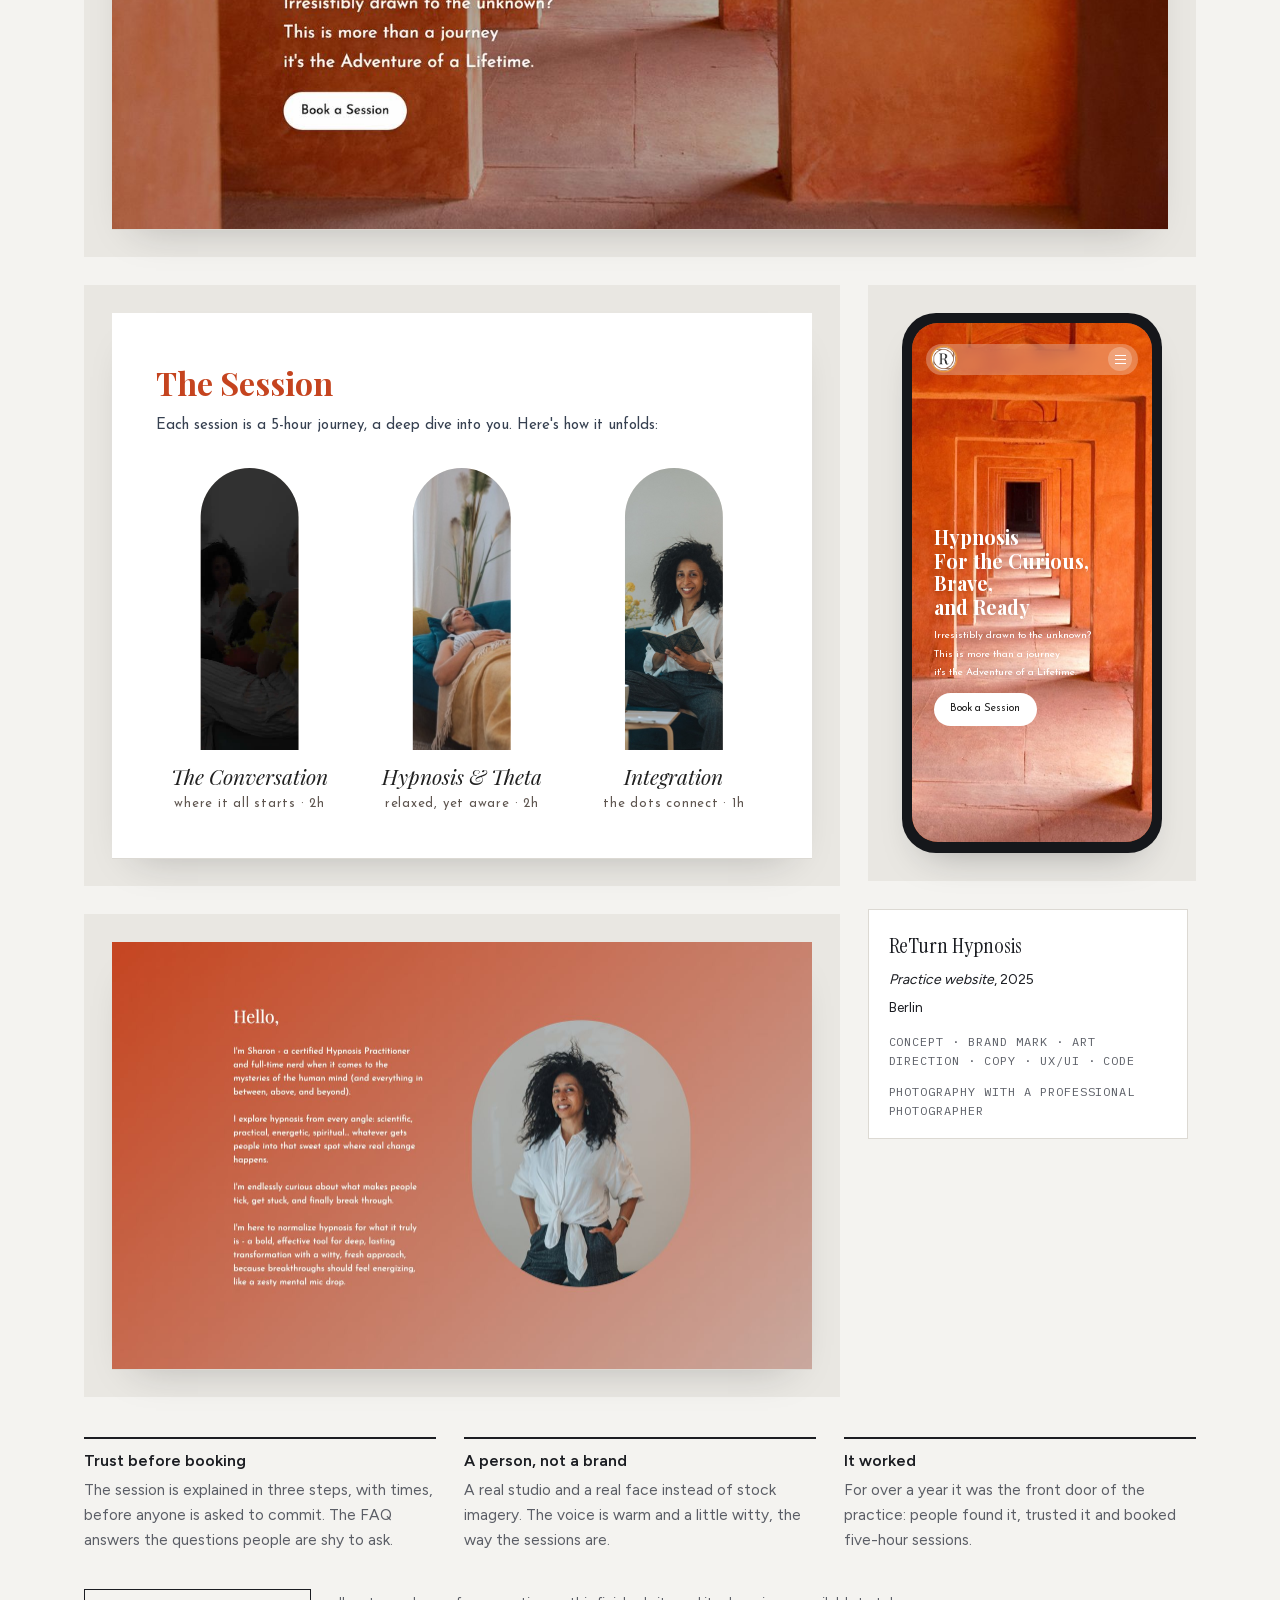
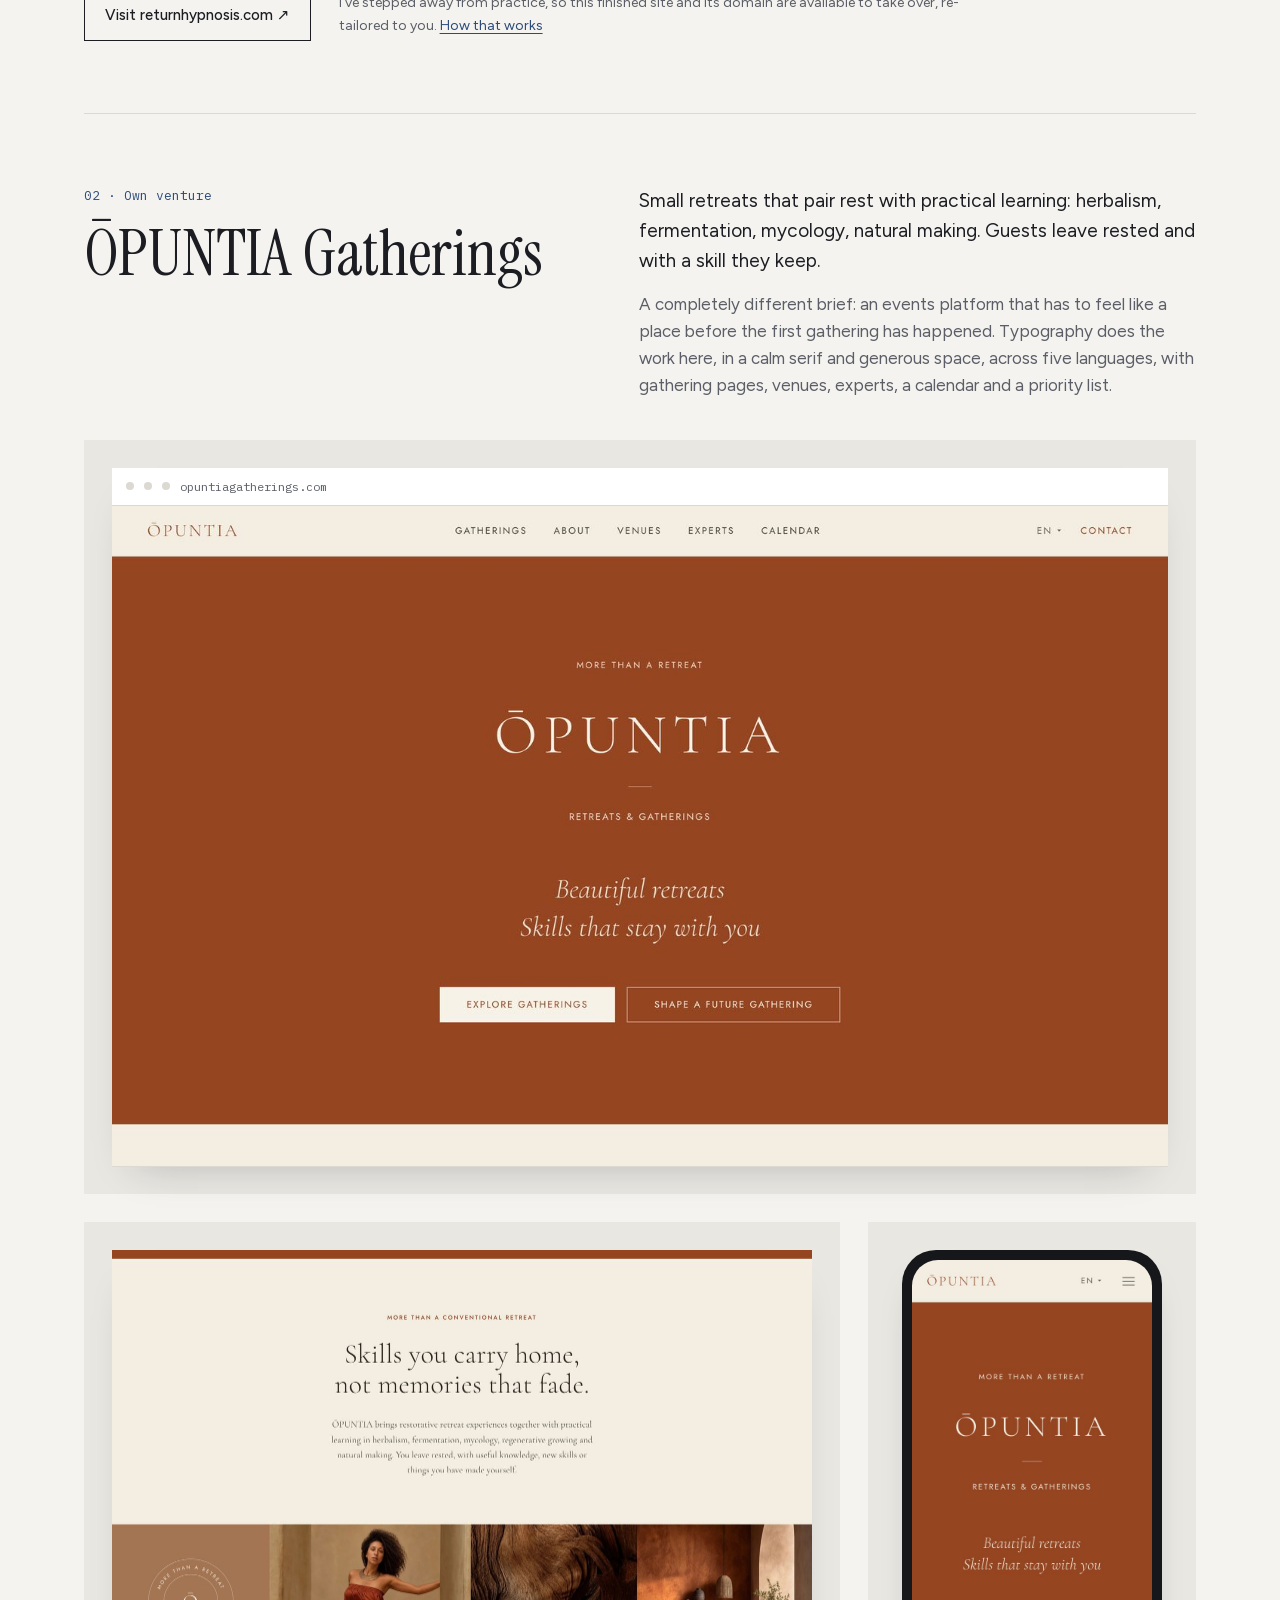
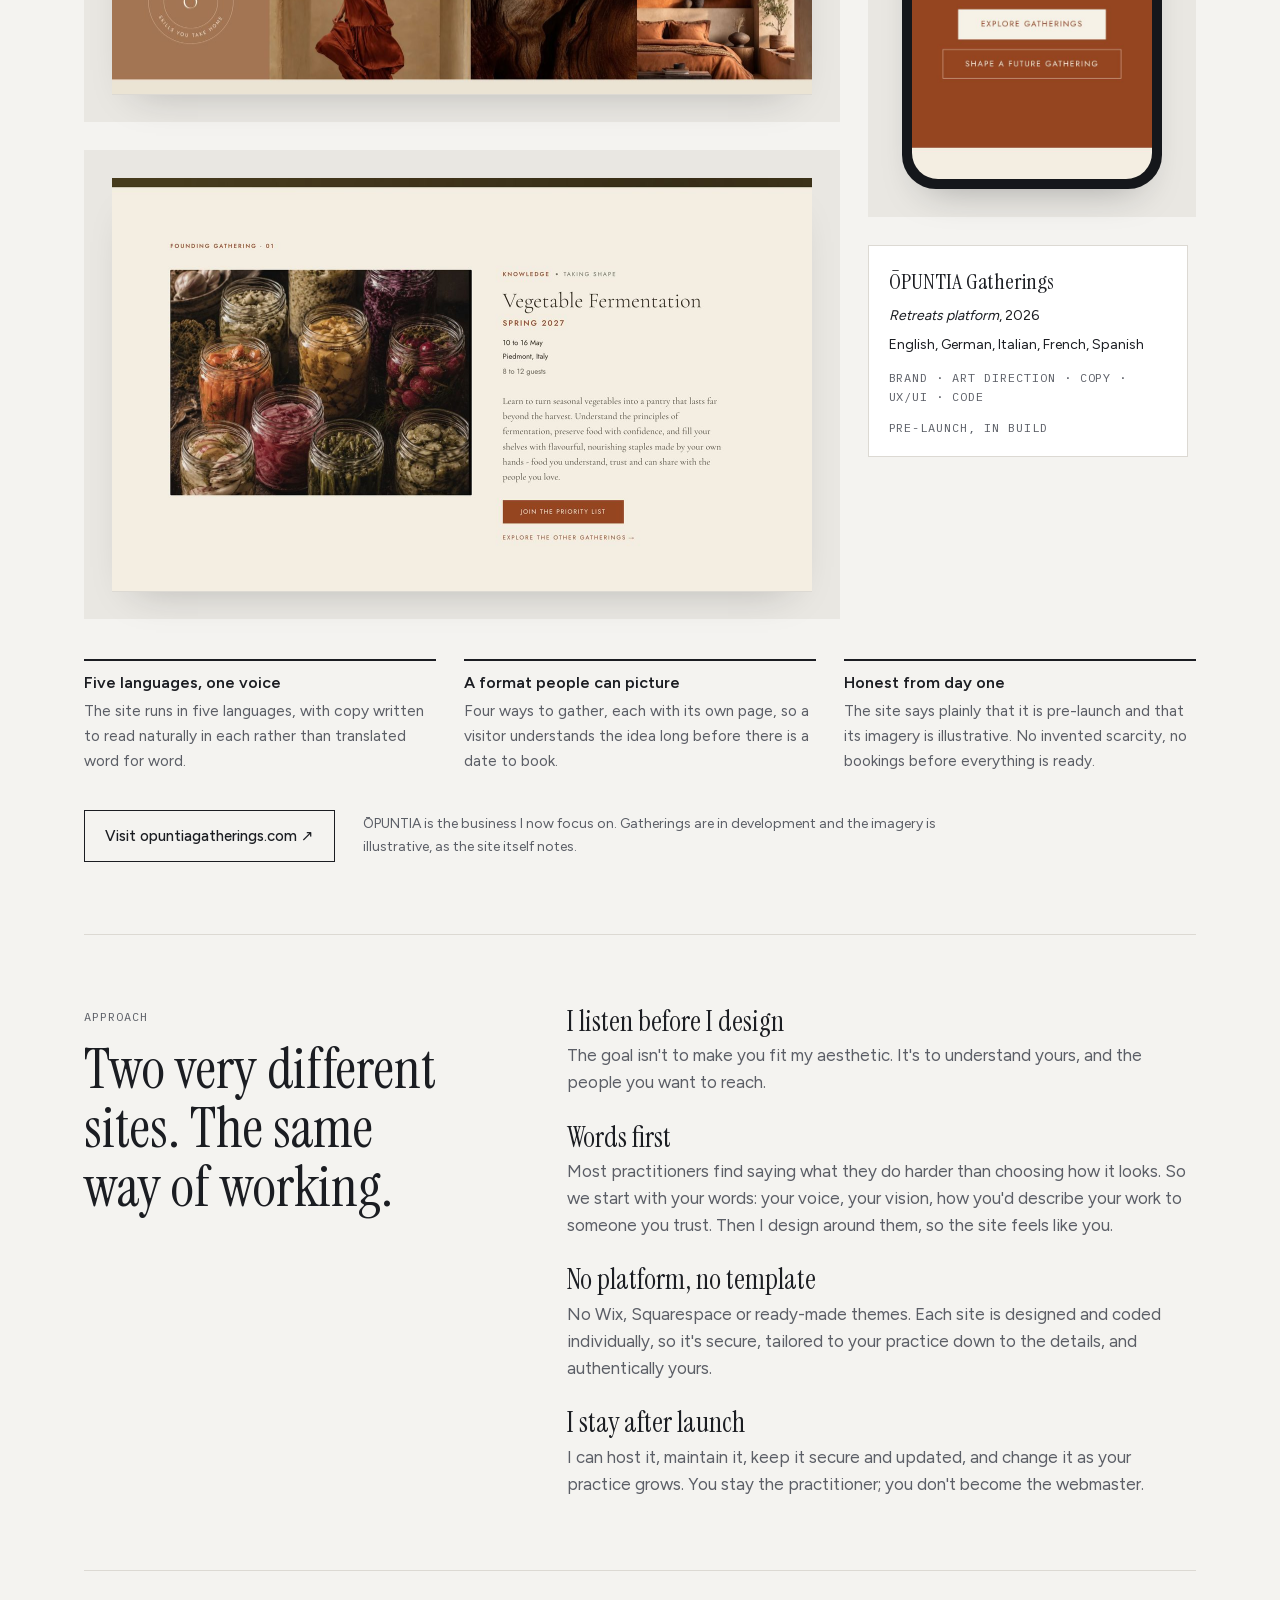
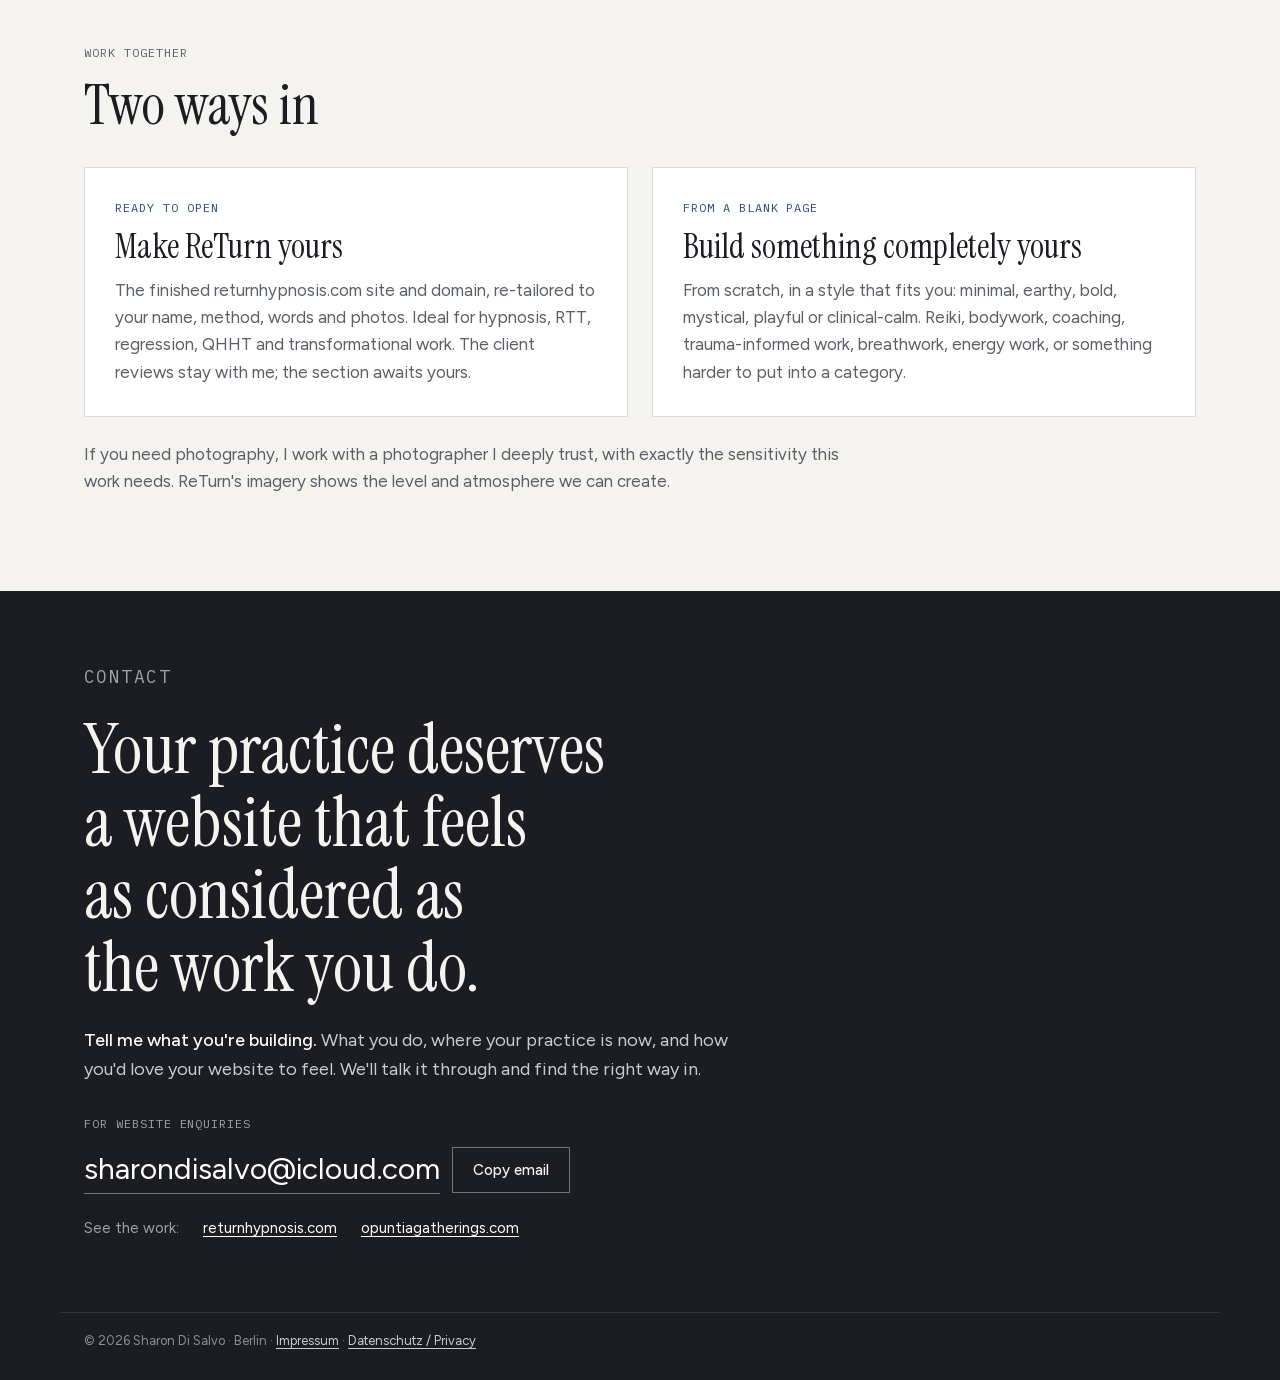
==== commit be1120a4: "Add Impressum and privacy policy, linked in the footer German legal pages with English versions: § 5" ====
--- a/index.html
+++ b/index.html
@@ -109,6 +109,8 @@
 .contact .links{display:flex;flex-wrap:wrap;gap:8px 24px;font-size:15px;color:#9da1ab}
 .contact .links a{color:#fff}
 footer{background:var(--ink);color:#8b8f99;font-size:13px}
+footer a{color:#c9cbd1}
+footer a:hover{color:#fff}
 footer .wrap{padding-block:18px 28px;padding-bottom:calc(28px + env(safe-area-inset-bottom,0px));border-top:1px solid #33363d}
 
 
@@ -356,7 +358,7 @@
   </section>
 </main>
 
-<footer><div class="wrap">© 2026 Sharon Di Salvo · Berlin</div></footer>
+<footer><div class="wrap">© 2026 Sharon Di Salvo · Berlin · <a href="impressum.html">Impressum</a> · <a href="datenschutz.html">Datenschutz / Privacy</a></div></footer>
 
 <script>
 (function(){
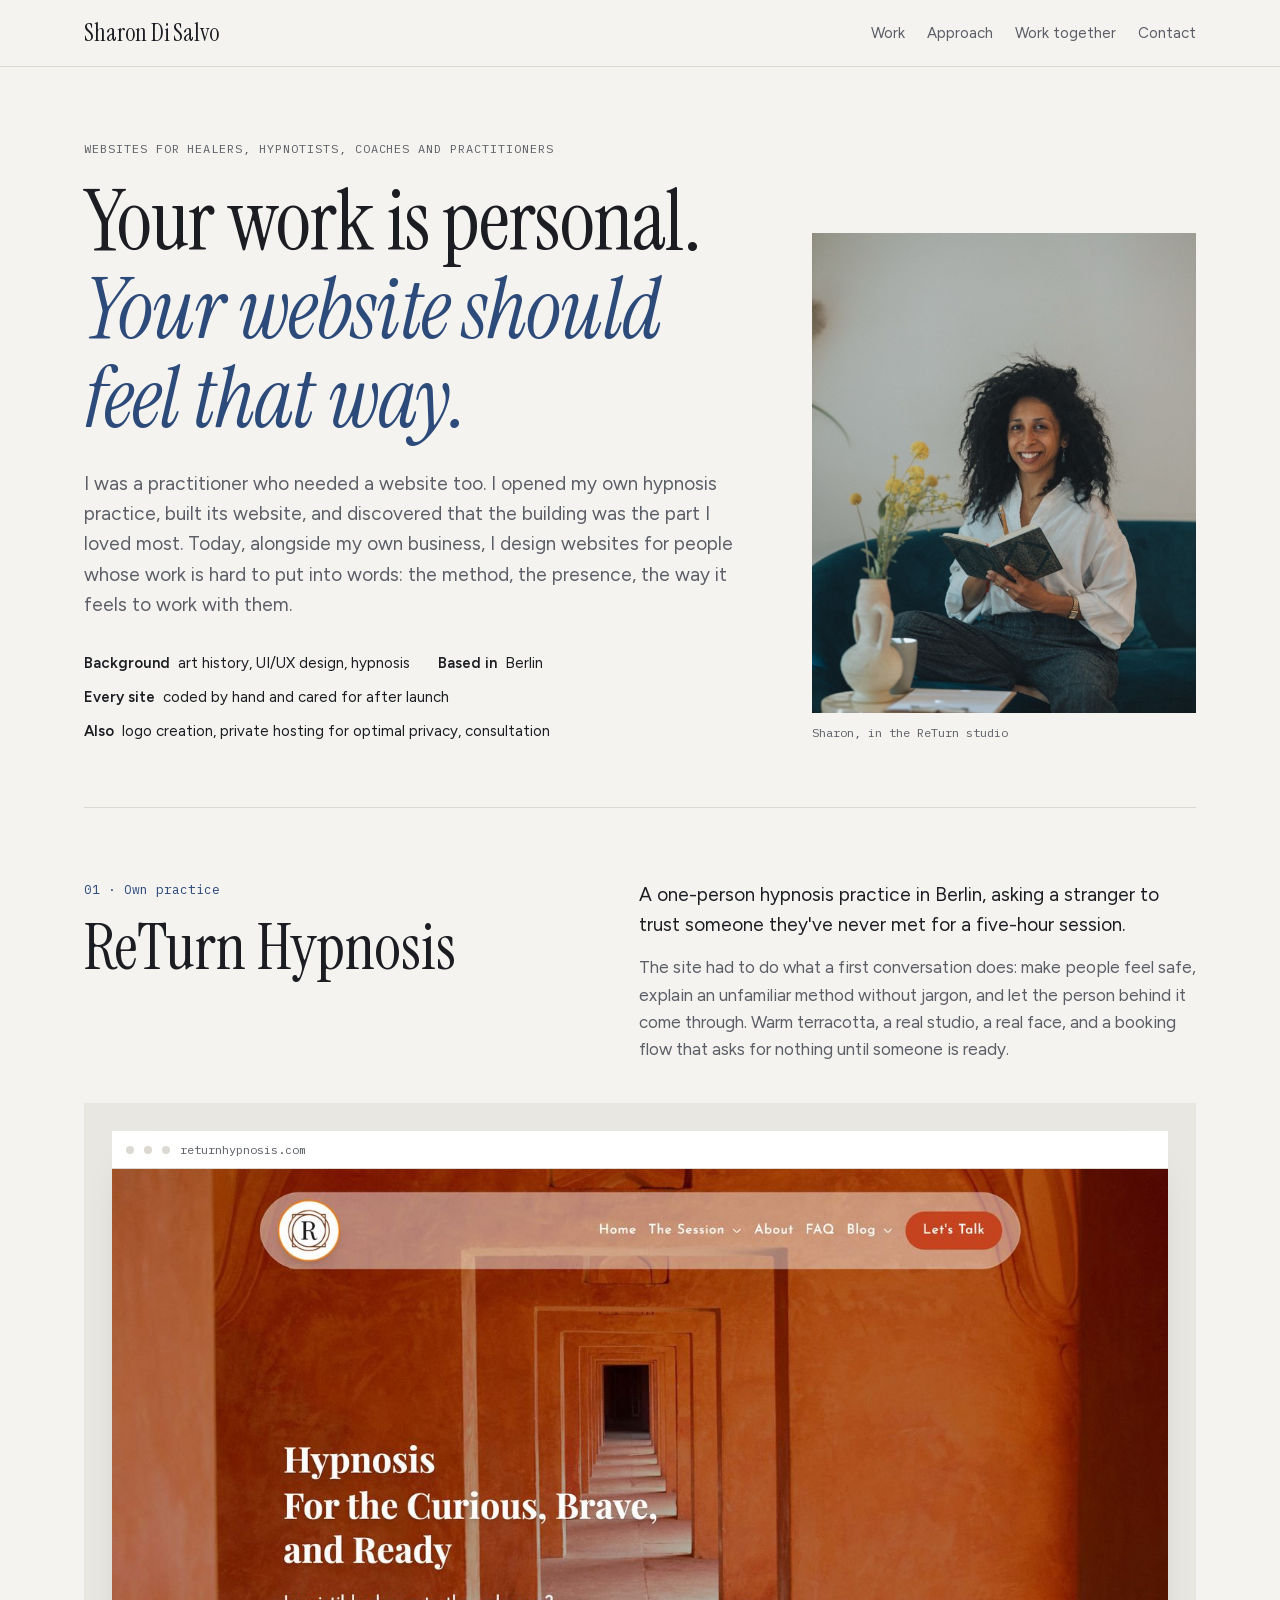
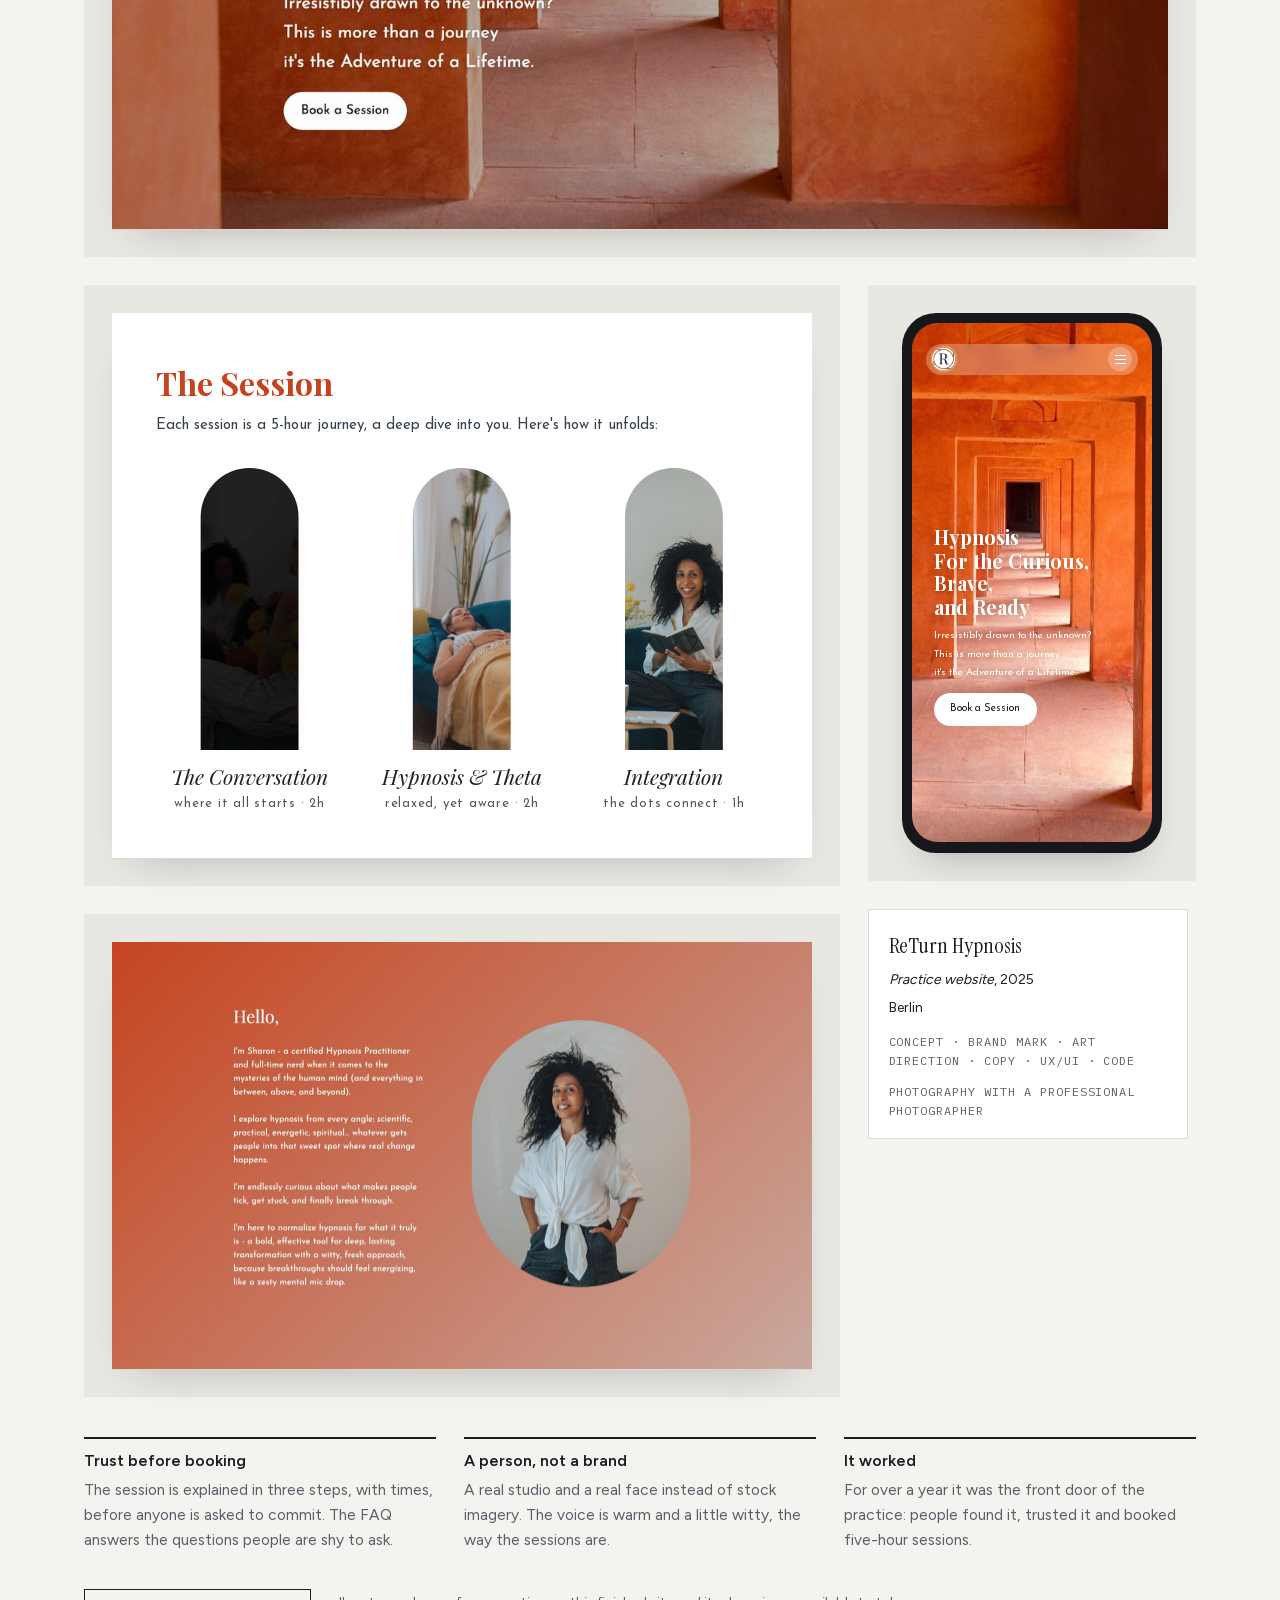
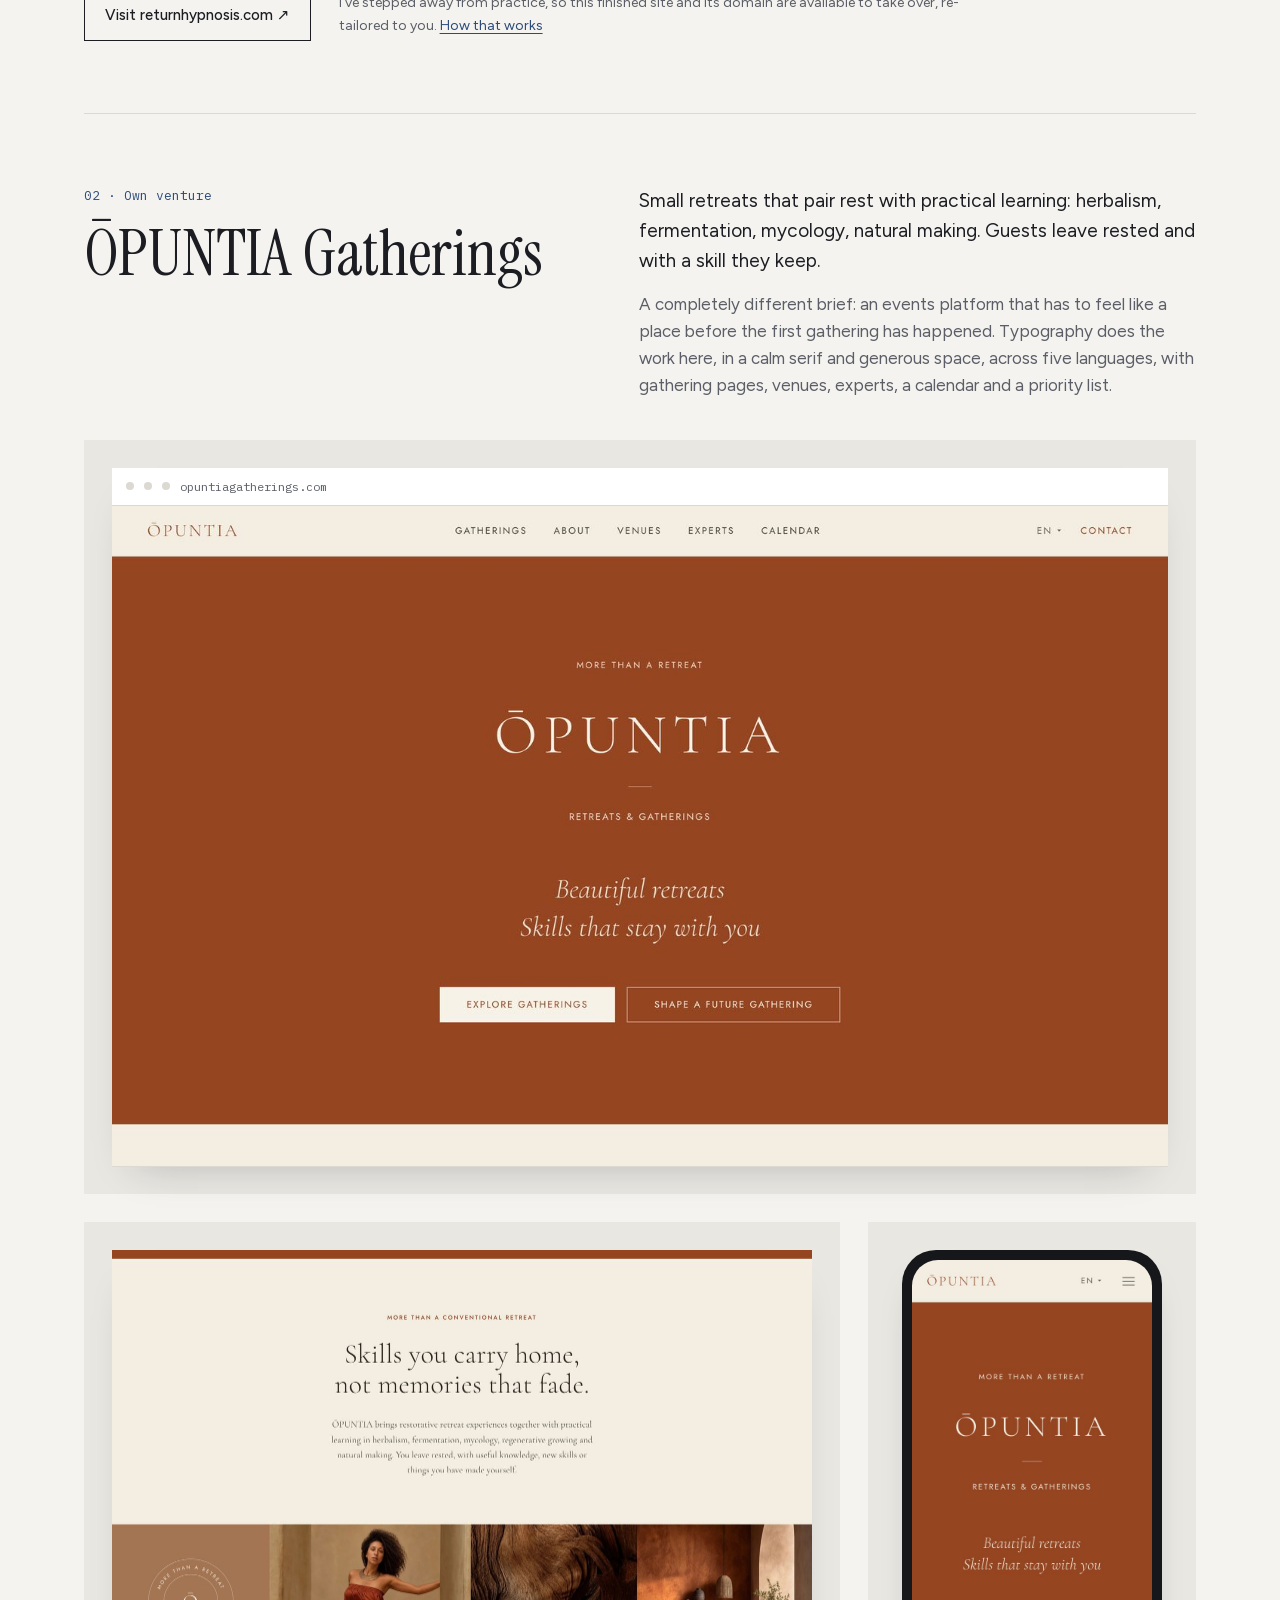
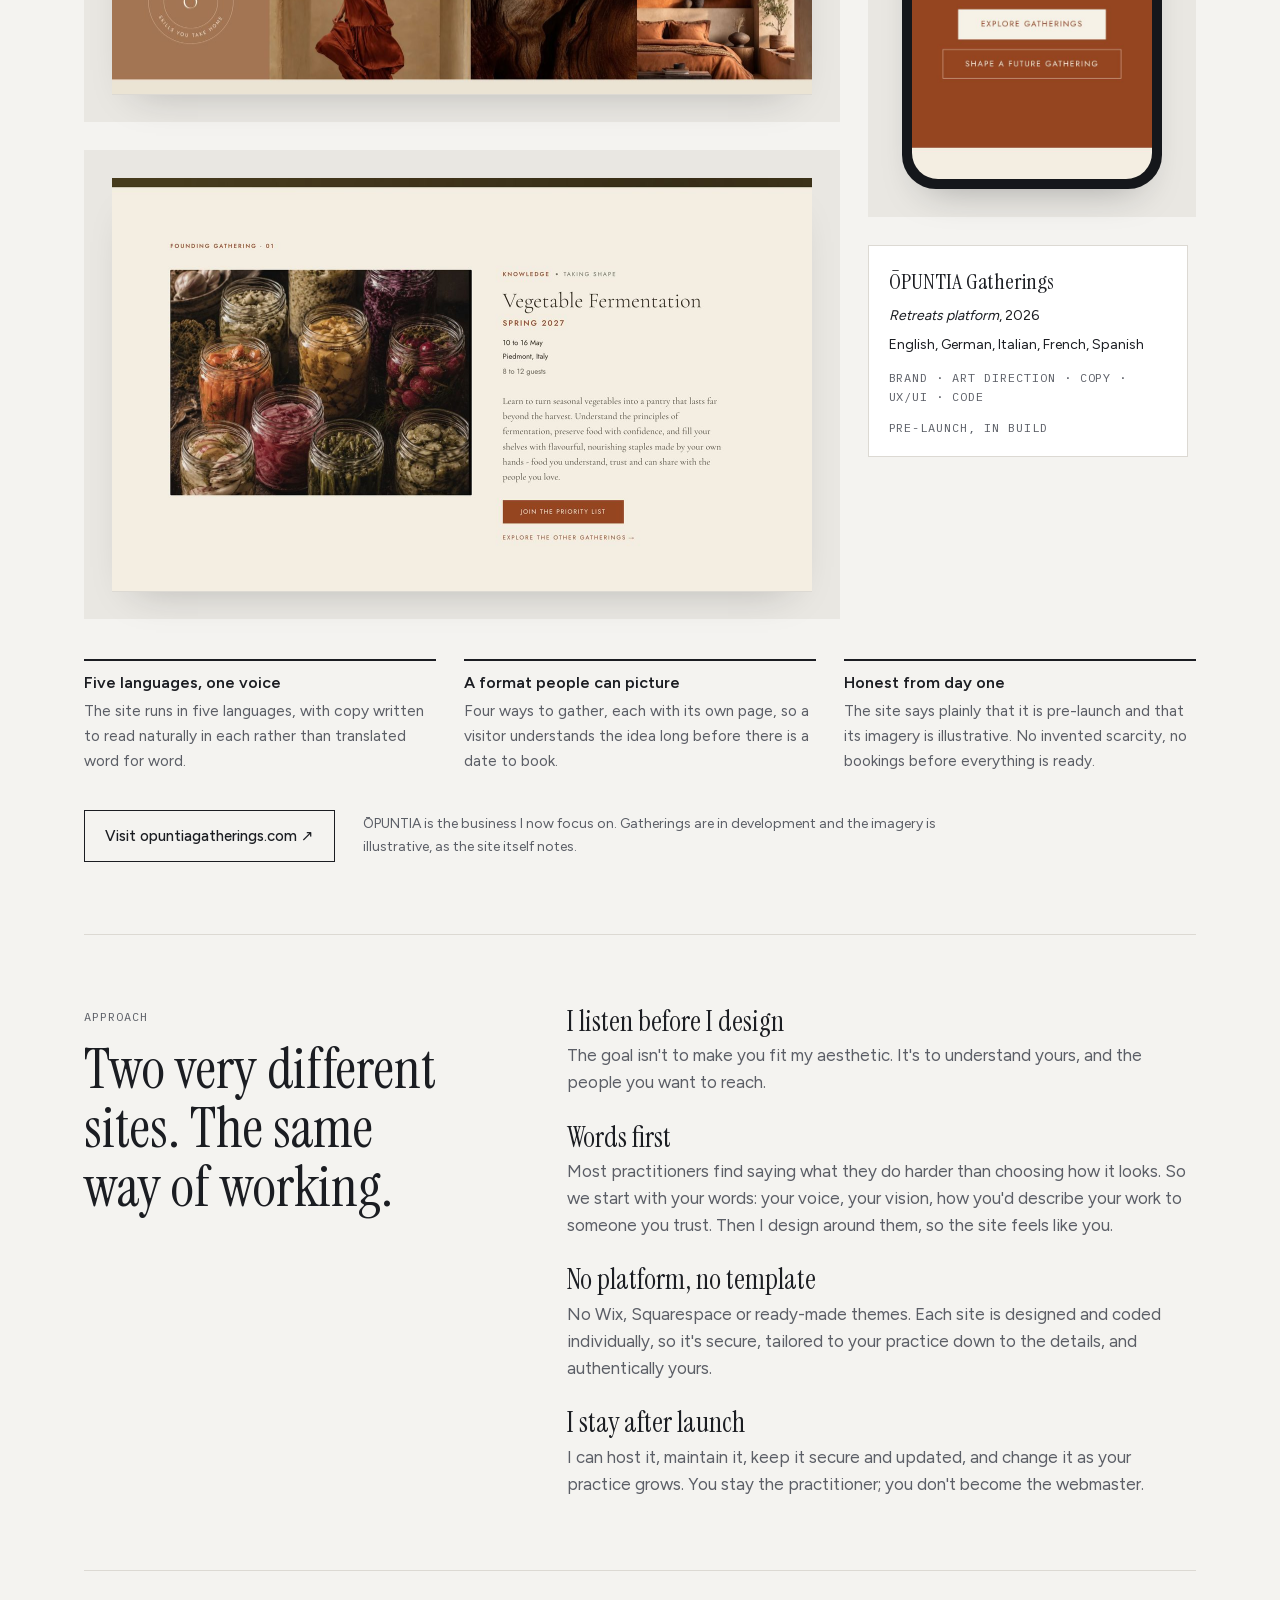
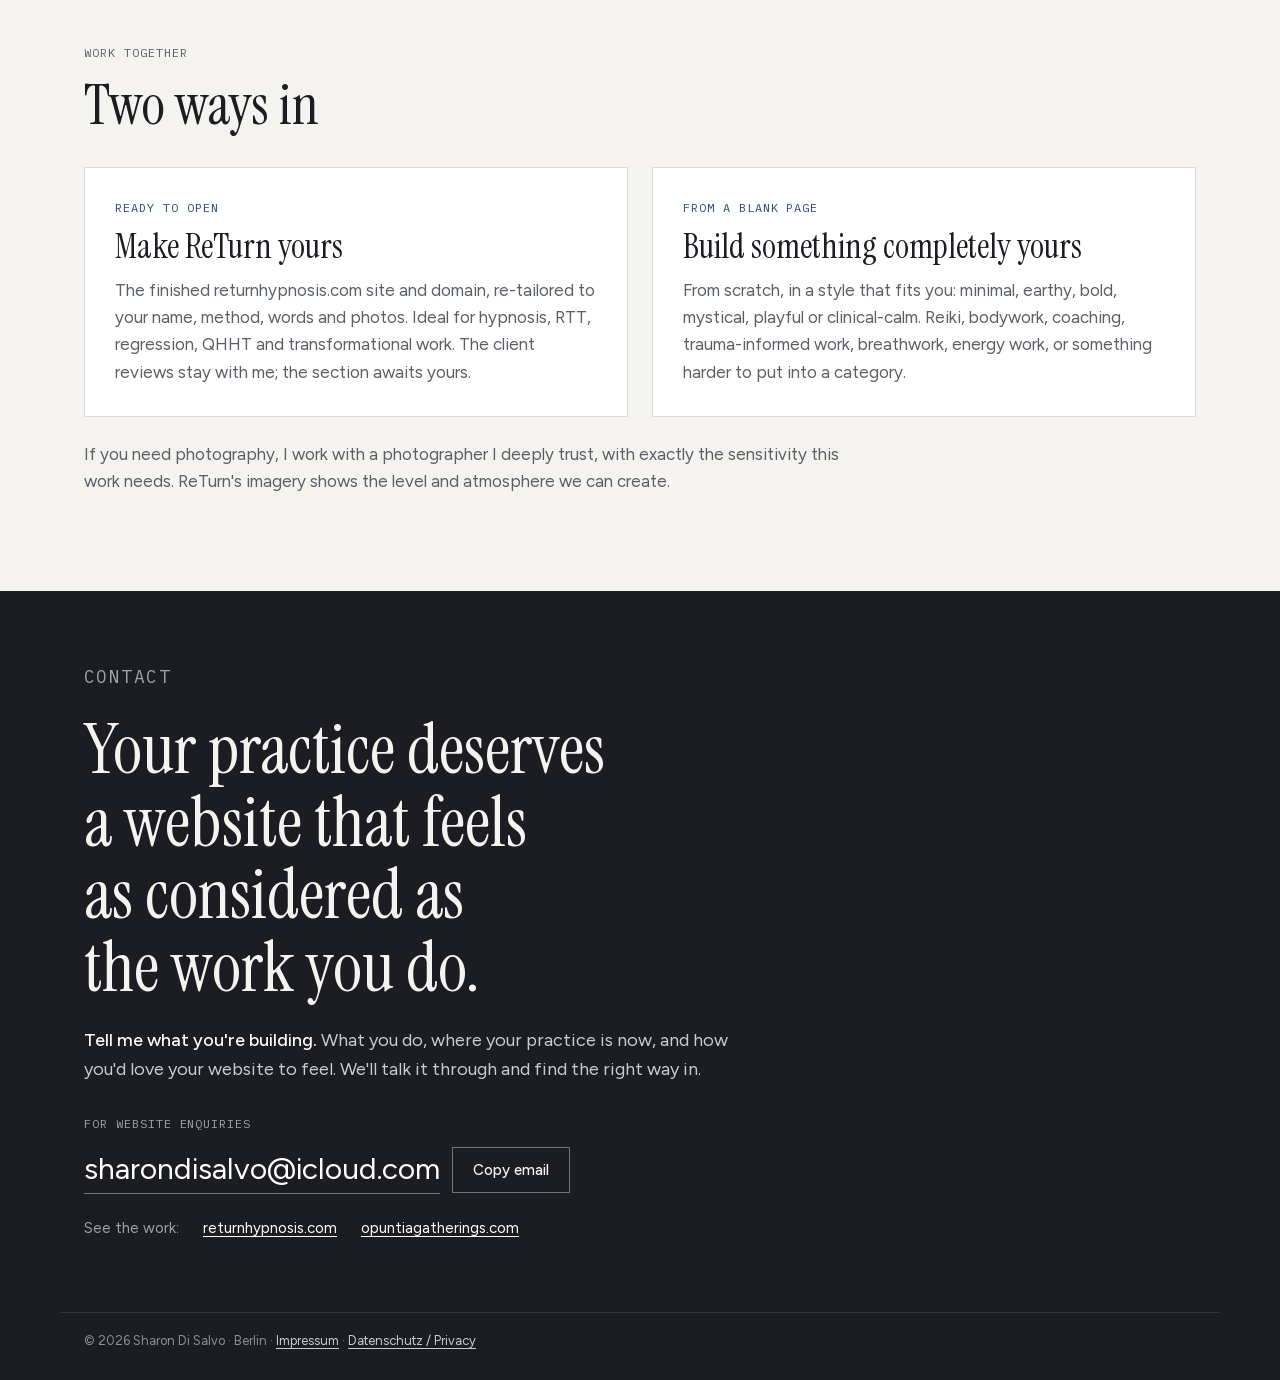
==== commit bde8fa2f: "Add the doorway icon as favicon and home-screen icon Arch with an italic S, traced from the Instrume" ====
--- a/index.html
+++ b/index.html
@@ -5,6 +5,11 @@
 <meta name="viewport" content="width=device-width, initial-scale=1, viewport-fit=cover">
 <title>Sharon Di Salvo</title>
 <meta name="description" content="Websites for healers, hypnotists, coaches and practitioners. Designed around your practice, coded by hand, looked after once it's live.">
+<link rel="icon" href="favicon.ico" sizes="32x32">
+<link rel="icon" href="favicon.svg" type="image/svg+xml">
+<link rel="apple-touch-icon" href="apple-touch-icon.png">
+<link rel="manifest" href="site.webmanifest">
+<meta name="theme-color" content="#f4f3f0">
 <link rel="stylesheet" href="fonts.css">
 <style>
 /* Layout: a gallery wall. Each project hangs as a wide plate with a museum label beside it; the frame stays cool and quiet so the two warm sites read as the work. */
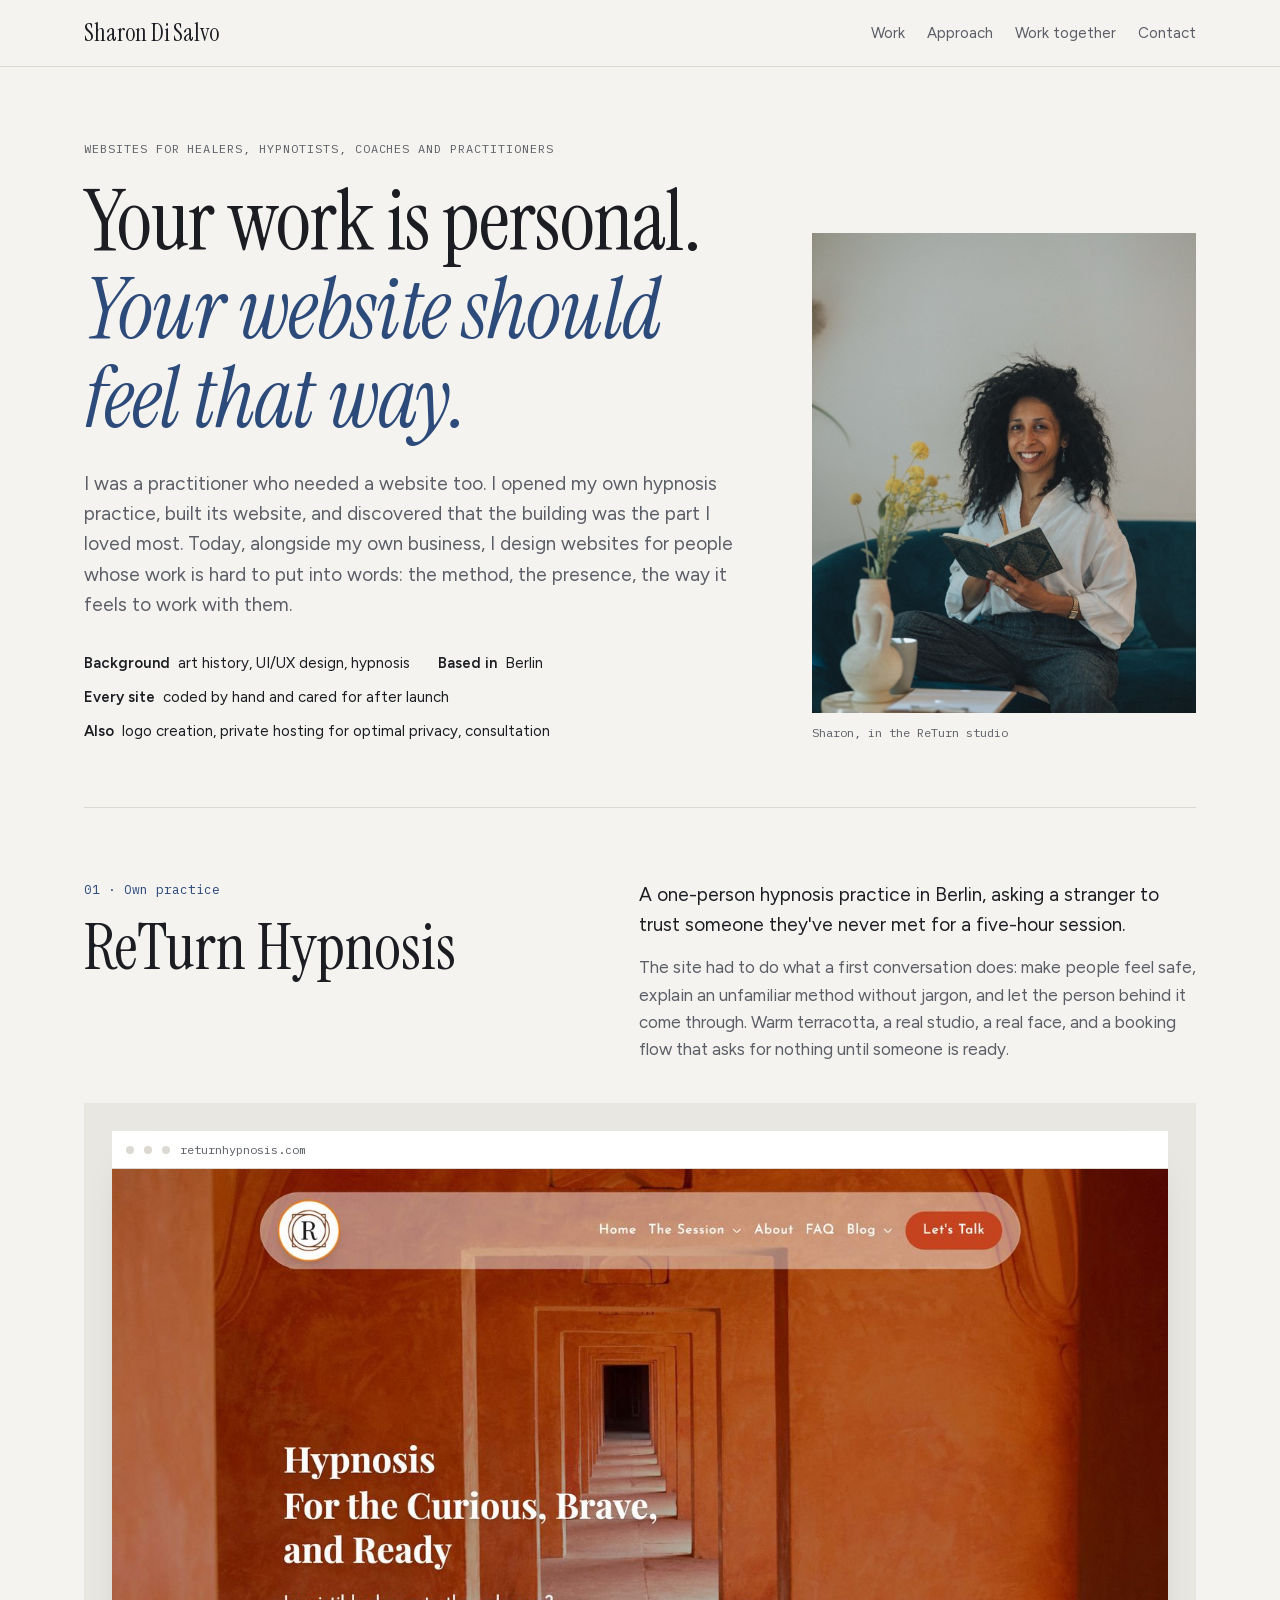
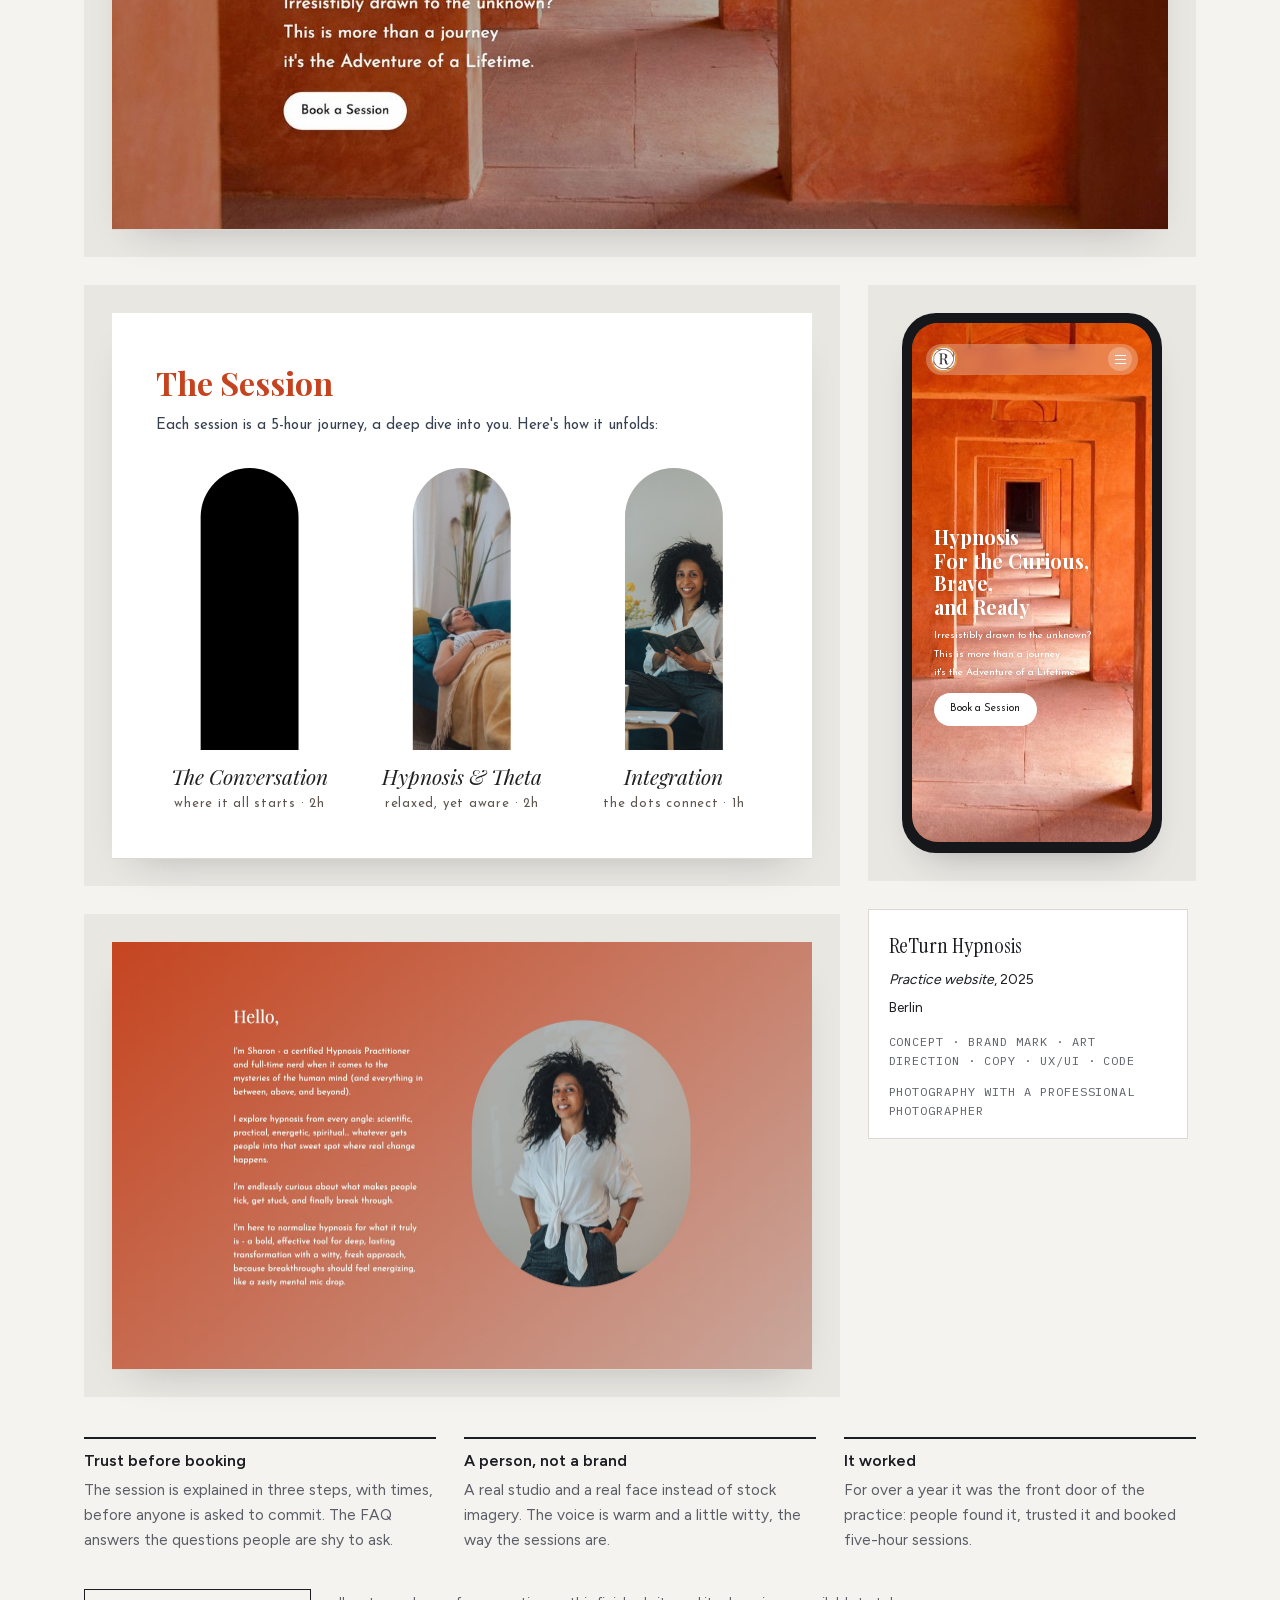
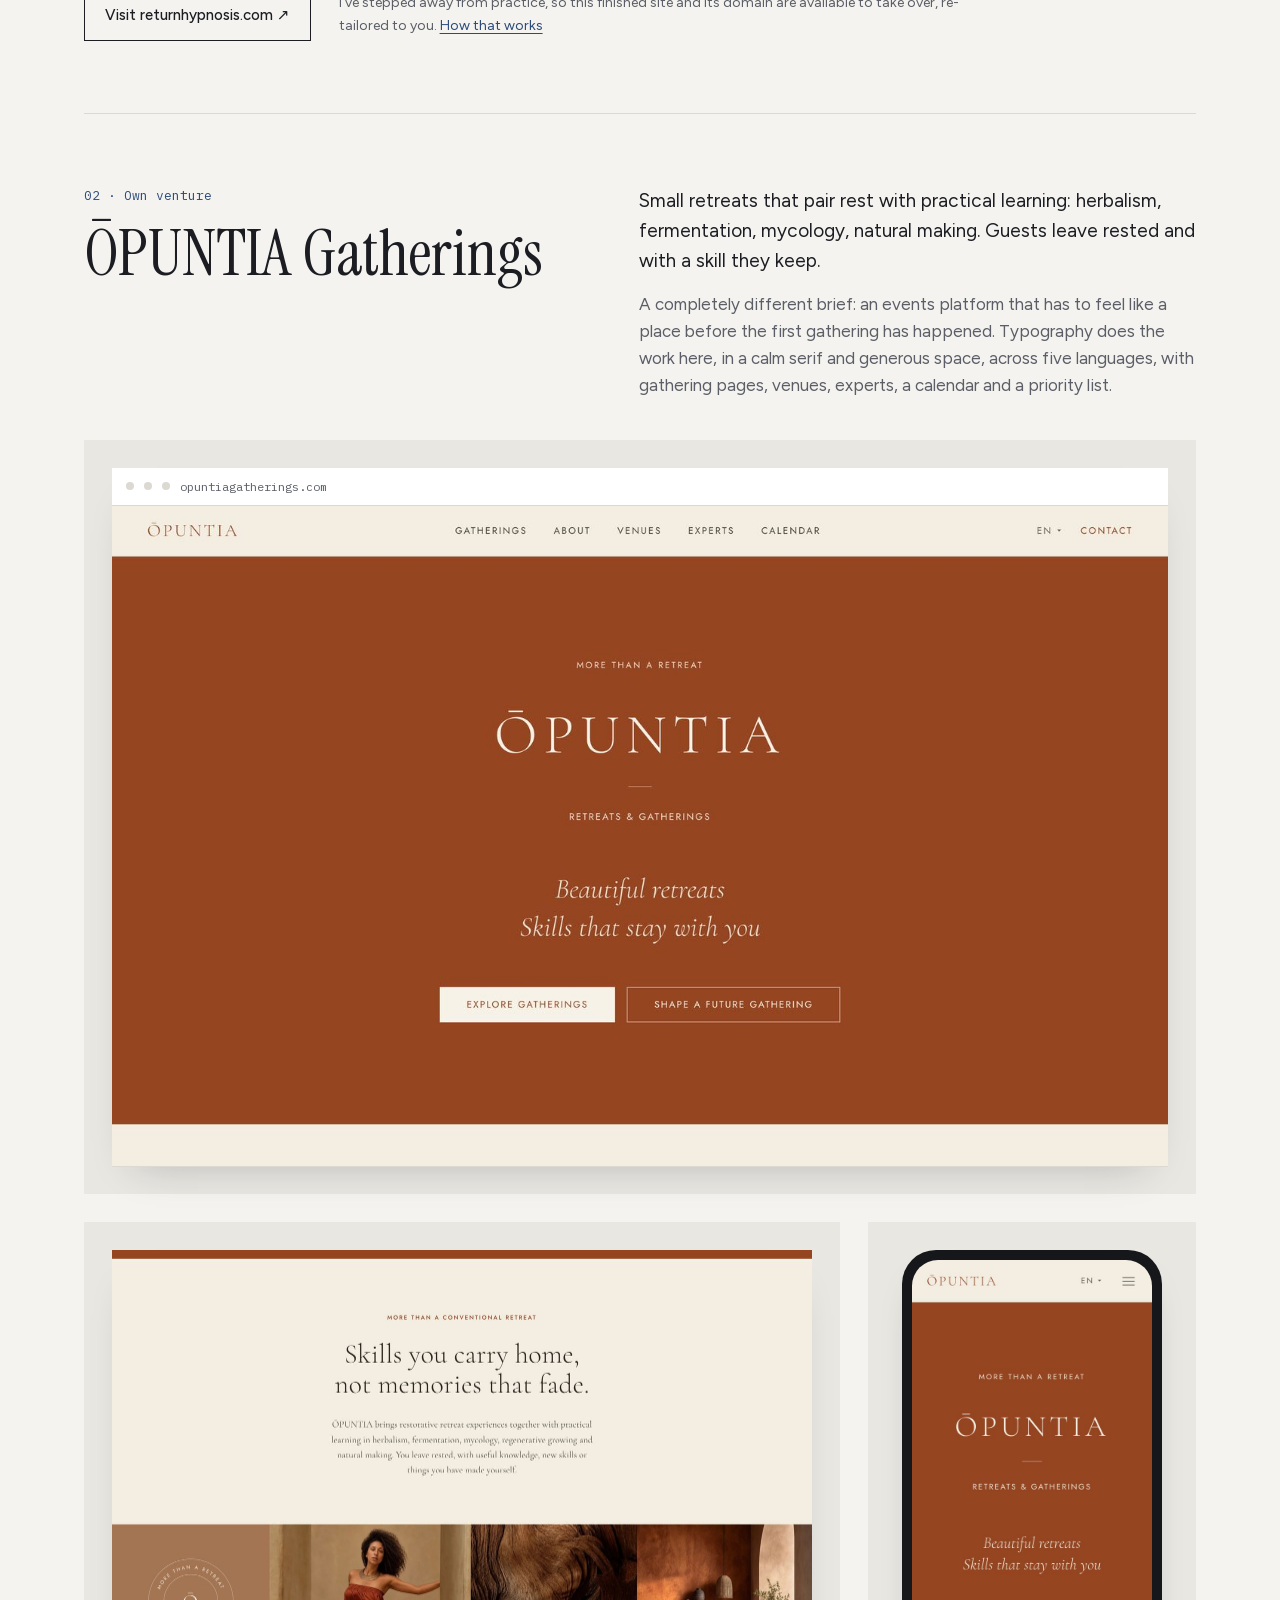
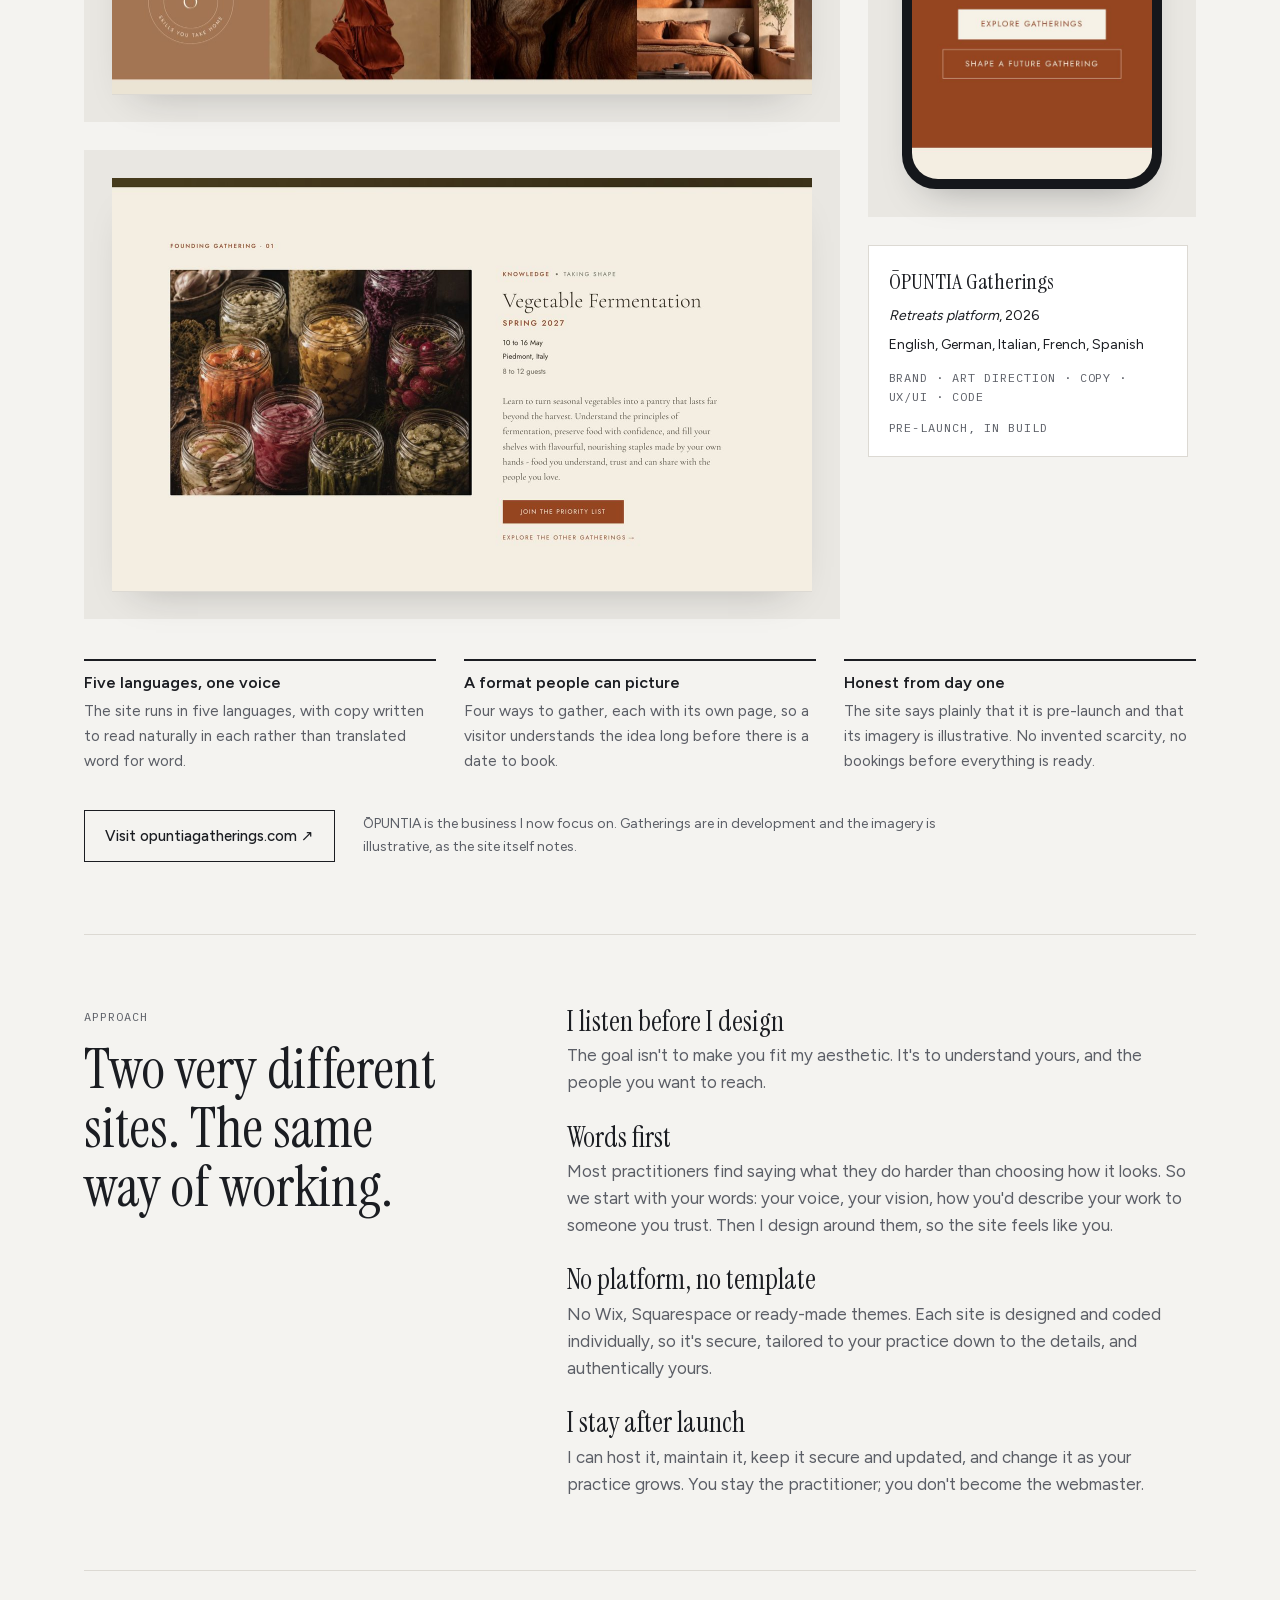
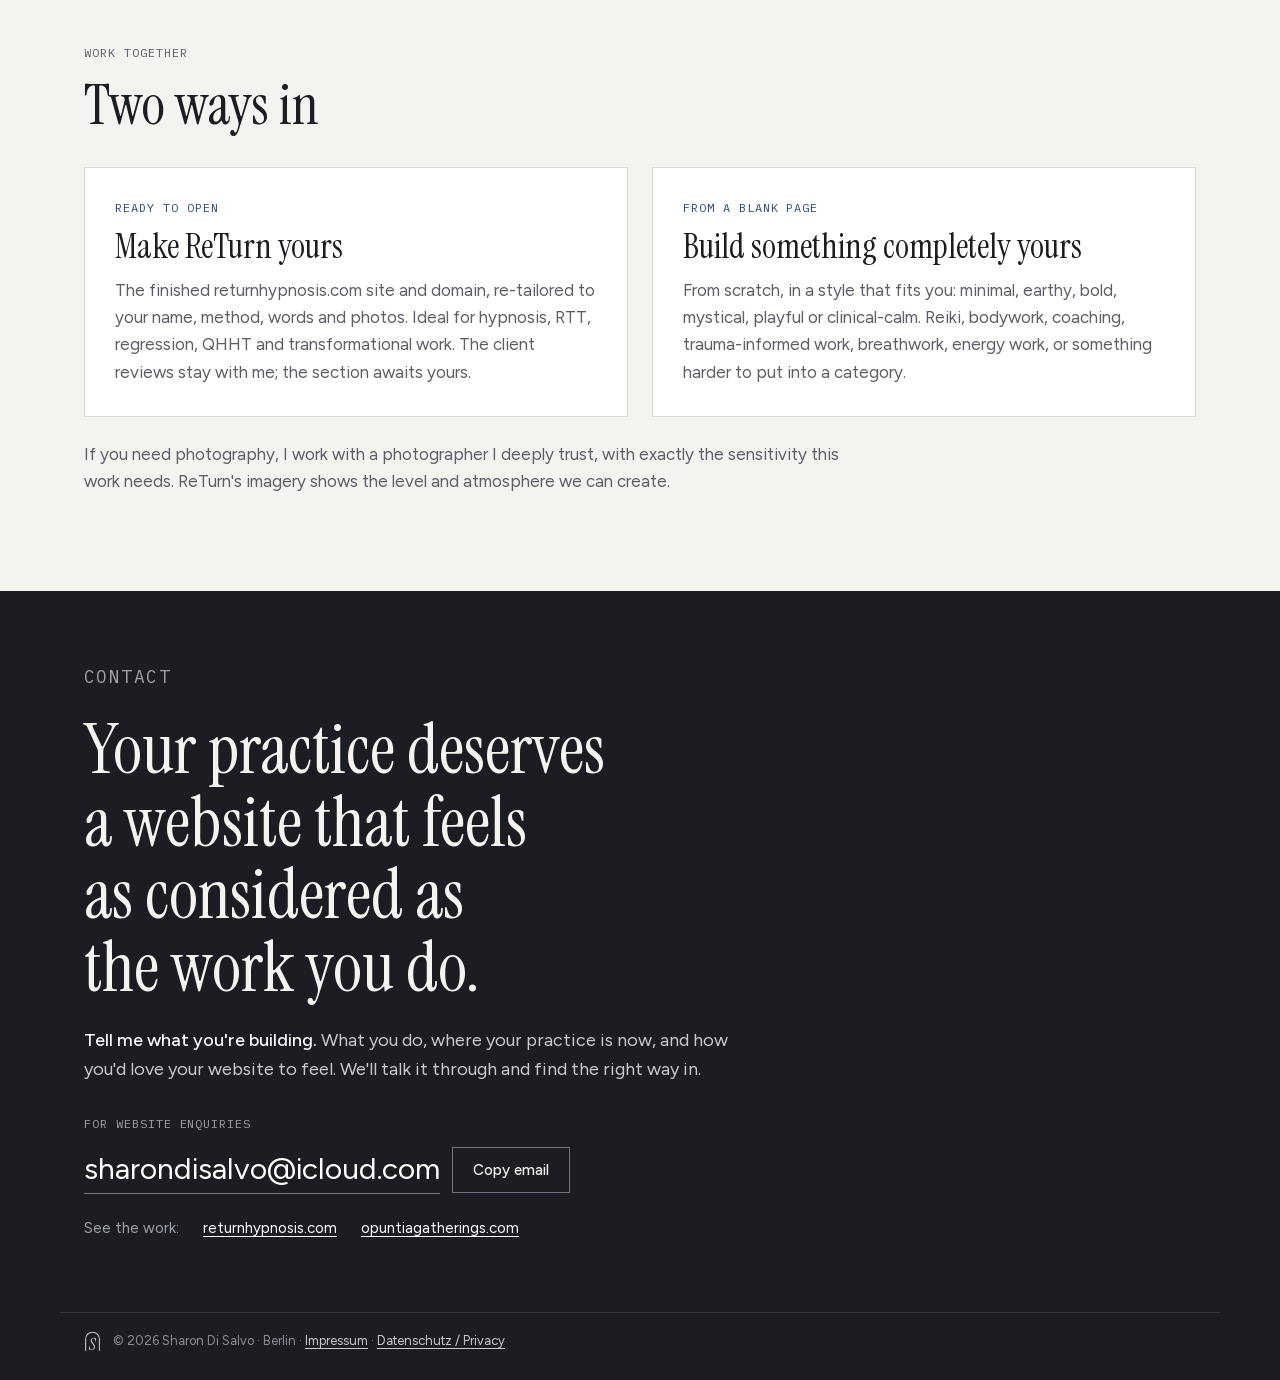
==== commit a7c45591: "Footer: small line-drawn doorway mark before the copyright line Co-Authored-By: Claude Opus 5.5 (1M " ====
--- a/index.html
+++ b/index.html
@@ -114,6 +114,8 @@
 .contact .links{display:flex;flex-wrap:wrap;gap:8px 24px;font-size:15px;color:#9da1ab}
 .contact .links a{color:#fff}
 footer{background:var(--ink);color:#8b8f99;font-size:13px}
+footer .wrap{display:flex;align-items:center;gap:12px;flex-wrap:wrap}
+footer .mark{color:#c9cbd1;flex:none}
 footer a{color:#c9cbd1}
 footer a:hover{color:#fff}
 footer .wrap{padding-block:18px 28px;padding-bottom:calc(28px + env(safe-area-inset-bottom,0px));border-top:1px solid #33363d}
@@ -363,7 +365,7 @@
   </section>
 </main>
 
-<footer><div class="wrap">© 2026 Sharon Di Salvo · Berlin · <a href="impressum.html">Impressum</a> · <a href="datenschutz.html">Datenschutz / Privacy</a></div></footer>
+<footer><div class="wrap"><svg class="mark" viewBox="11 8 42 52" width="17" height="21" aria-hidden="true" focusable="false"><path d="M15 57 V28 A17 17 0 0 1 49 28 V57" fill="none" stroke="currentColor" stroke-width="2.6"/><path d="M29.894194213544687 55.0Q28.757523036278112 55.0 27.478767961853215 54.75642760487145Q26.200012887428315 54.512855209742895 25.083639409755783 54.08660351826793Q23.967265932083254 53.66035182679296 23.31773954507378 53.09201623815967Q23.11476254913332 52.88903924221921 23.053869450351183 52.68606224627875Q22.992976351569045 52.48308525033829 23.07416714994523 52.07713125845737L24.210838327211803 45.70365358592693Q24.33262452477608 44.97293640054127 24.860364714221276 44.97293640054127Q25.34750950447838 44.97293640054127 25.34750950447838 45.78484438430311L25.388104903666473 47.3680649526387Q25.469295702042658 50.77807848443843 26.565371480121144 52.28010825439783Q27.661447258199626 53.78213802435724 30.13776660867324 53.78213802435724Q32.411108963206395 53.78213802435724 33.913138733165795 52.138024357239516Q35.4151685031252 50.49391069012179 35.4151685031252 47.733423545331526Q35.4151685031252 45.94722598105548 34.44087892261099 43.99864682002706Q33.46658934209678 42.05006765899864 31.72098717700883 40.10148849797023Q29.650621818416134 37.78755074424898 28.65603453830788 35.87956698240866Q27.661447258199626 33.971583220568334 27.661447258199626 31.86062246278755Q27.661447258199626 30.196211096075775 28.473355241961464 28.633288227334234Q29.285263225723305 27.070365358592692 30.929376892841034 26.035182679296344Q32.57349055995876 24.999999999999996 35.13100070880856 24.999999999999996Q38.66280043817257 24.999999999999996 40.530188800824796 26.583220568335587Q41.098524389458085 27.0297699594046 40.936142792705716 27.922868741542622L39.79947161543914 33.84979702300406Q39.67768541787487 34.45872801082544 39.231136026805856 34.45872801082544Q38.784586635736844 34.45872801082544 38.70339583736066 33.768606224627874L38.66280043817257 32.91610284167794Q38.5004188414202 29.62787550744249 37.749403956440496 27.902571041948576Q36.99838907146079 26.177266576454667 34.76564211611573 26.177266576454667Q33.141826148592045 26.177266576454667 32.167536568077836 26.90798376184032Q31.193246987563633 27.638700947225978 30.74669759649462 28.714479025710418Q30.300148205425607 29.790257104194858 30.300148205425607 30.845737483085248Q30.300148205425607 32.023004059539915 30.624911398930344 33.098782138024355Q30.94967459243508 34.174560216508794 31.741284876602876 35.37212449255751Q32.53289516077067 36.56968876860623 33.913138733165795 38.27469553450609Q35.861717894194214 40.588633288227335 36.9577936722727 42.699594046008116Q38.053869450351186 44.810554803788904 38.053869450351186 46.799729364005415Q38.053869450351186 49.19485791610284 36.978091371866746 51.04194857916103Q35.902313293382306 52.88903924221921 34.07552032991816 53.944519621109606Q32.24872736645403 55.0 29.894194213544687 55.0Z" fill="currentColor"/></svg><span>© 2026 Sharon Di Salvo · Berlin · <a href="impressum.html">Impressum</a> · <a href="datenschutz.html">Datenschutz / Privacy</a></span></div></footer>
 
 <script>
 (function(){
